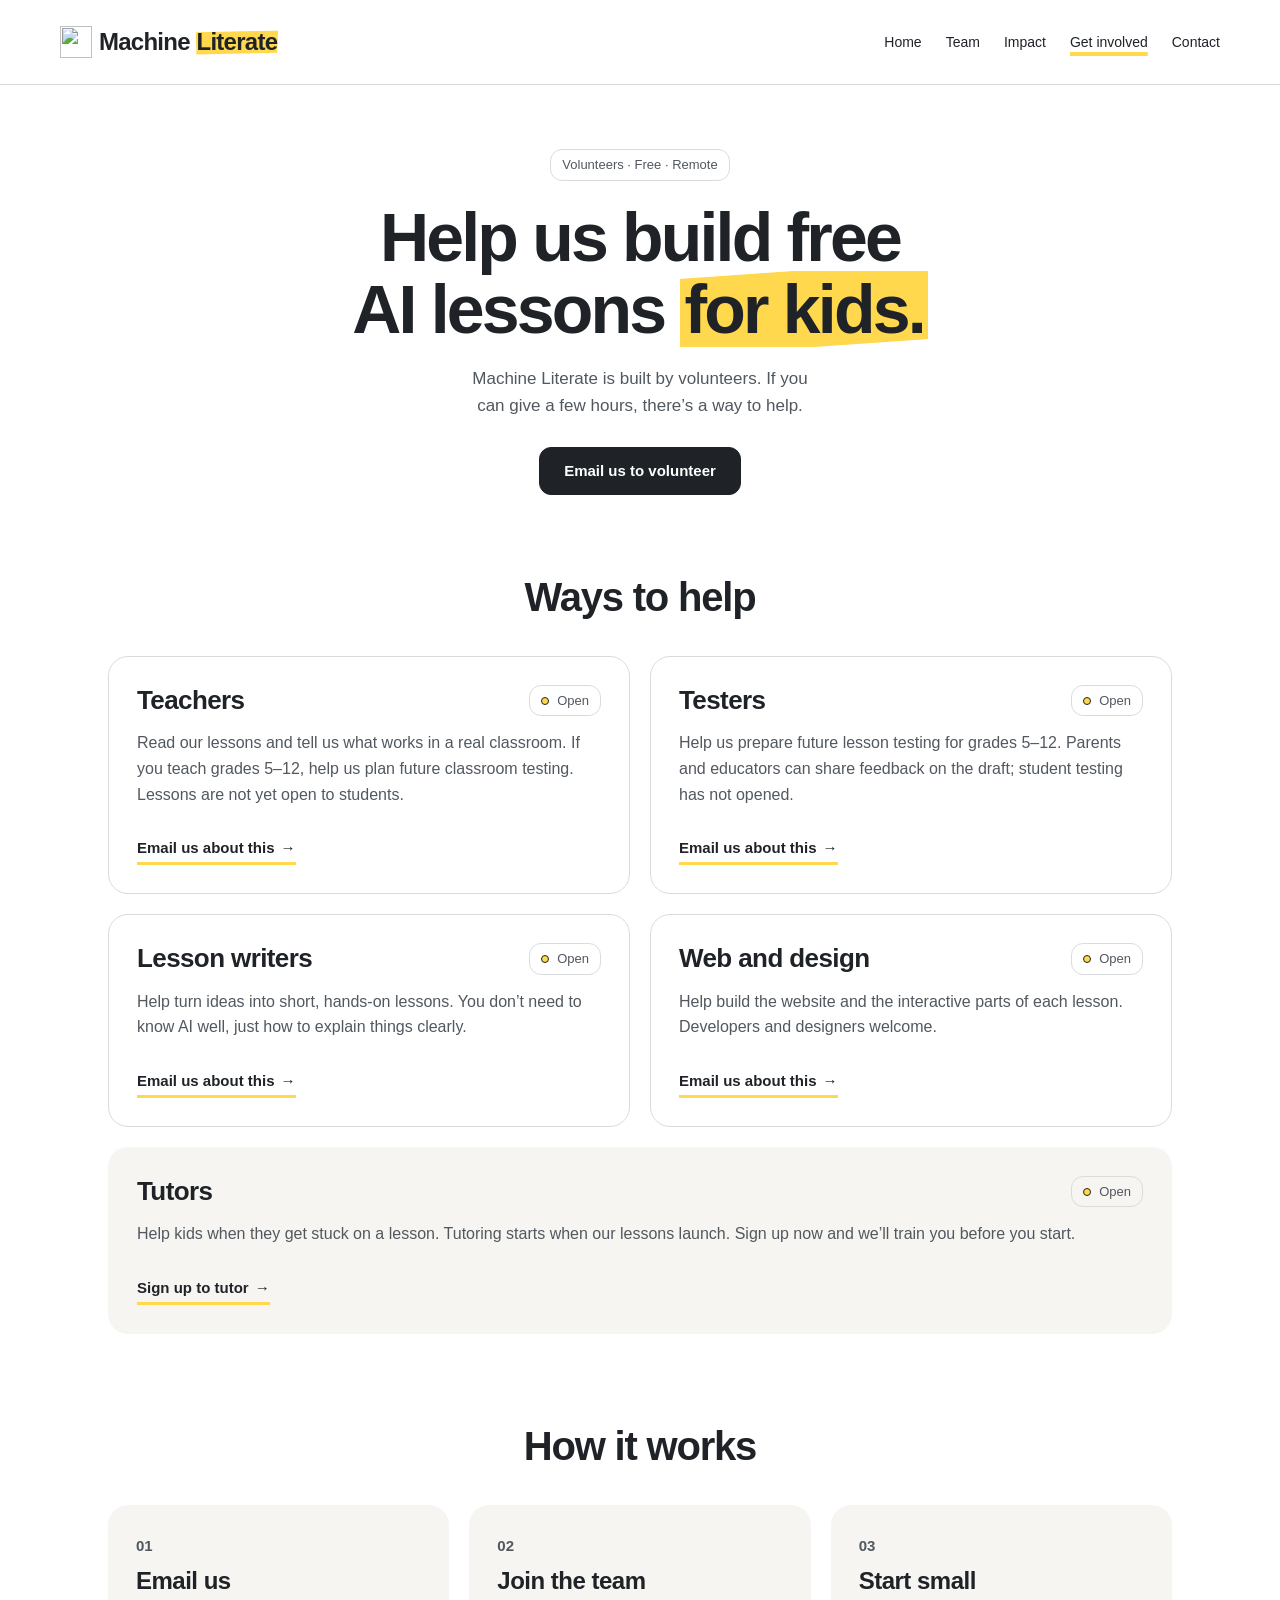
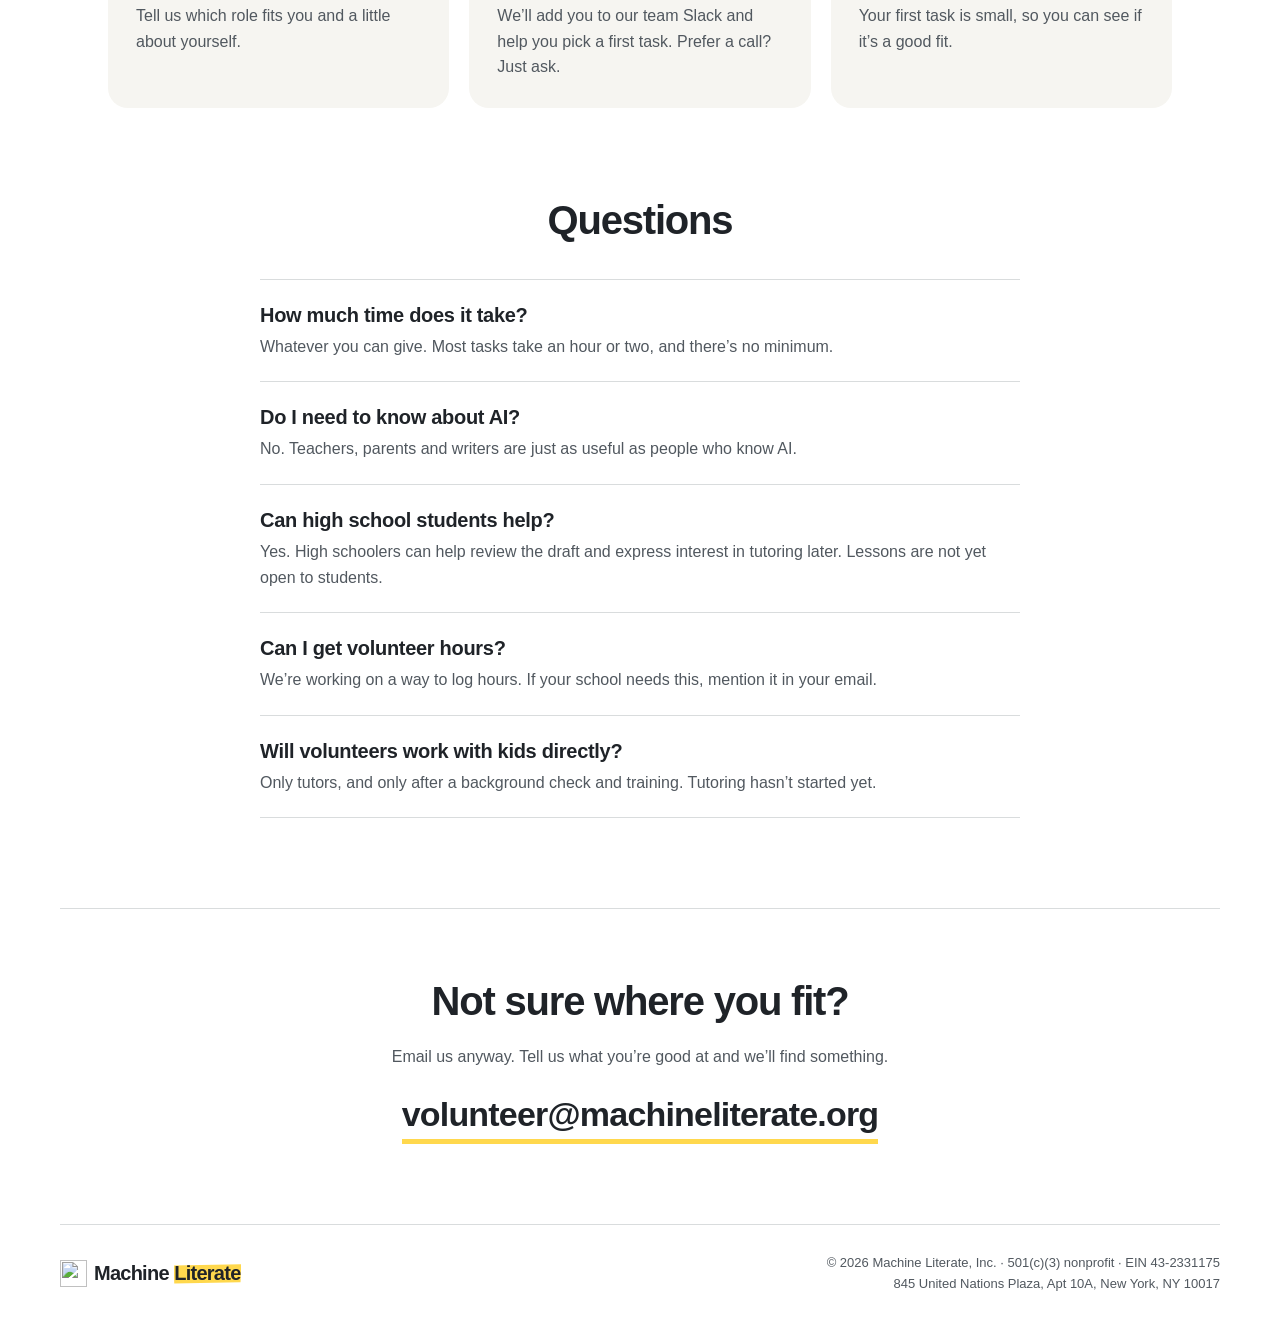
==== public/get-involved.html @ bdea2896 "Add legal name, EIN and mailing address to site footer" ====
<!DOCTYPE html>
<html lang="en"><head><meta charset="utf-8"/>
<meta content="https://machineliterate.org/get-involved" property="og:url"/>
<meta content="summary_large_image" name="twitter:card"/><meta content="width=device-width,initial-scale=1" name="viewport"/><link href="https://machineliterate.org/get-involved" rel="canonical"/><title>Get involved · Machine Literate</title><meta content="Help build free AI lessons for kids in grades 5–12. We’re looking for teachers, testers, writers and web volunteers." name="description"/><meta content="Get involved · Machine Literate" property="og:title"/><meta content="Help build free AI lessons for kids in grades 5–12. We’re looking for teachers, testers, writers and web volunteers." property="og:description"/><meta content="https://machineliterate.org/assets/og-card.png" property="og:image"/><link href="assets/favicon.svg" rel="icon" type="image/svg+xml"/><link href="assets/apple-touch-icon.png" rel="apple-touch-icon"/><link href="styles.css" rel="stylesheet"/><script src="assets/nav.js" defer></script>
<script>
  window.va = window.va || function () { (window.vaq = window.vaq || []).push(arguments); };
</script>
<script defer src="/_vercel/insights/script.js"></script>
</head><body><a class="skip-link" href="#main">Skip to content</a><header class="site-header"><div class="header-inner"><a class="wordmark home-link" href="/" aria-label="Machine Literate home"><img alt="" height="32" src="assets/mark.svg" width="32"/><span>Machine <mark>Literate</mark></span></a><button class="nav-toggle" type="button" aria-expanded="false" aria-controls="main-nav" hidden>Menu <span aria-hidden="true">☰</span></button><nav id="main-nav" class="site-nav" aria-label="Main"><a class="contact-link" href="/">Home</a><a class="contact-link" href="/team">Team</a><a class="contact-link" href="/impact">Impact</a><a class="contact-link" aria-current="page" href="/get-involved">Get involved</a><a class="contact-link" href="/#contact">Contact</a></nav></div></header><main id="main" tabindex="-1"><section aria-labelledby="gi-title" class="gi-hero wrap"><p class="status-pill">Volunteers · Free · Remote</p><h1 id="gi-title">Help us build free AI lessons <mark class="nb">for kids.</mark></h1><p class="hero-sub">Machine Literate is built by volunteers. If you can give a few hours, there’s a way to help.</p><div class="hero-ctas"><a class="btn btn-dark" href="mailto:volunteer@machineliterate.org?subject=I%20want%20to%20volunteer">Email us to volunteer</a></div></section><section aria-labelledby="roles-title" class="roles-section wrap"><h2 id="roles-title">Ways to help</h2><div class="roles"><article class="role"><div class="role-top"><h3>Teachers</h3><span class="status-pill"><i aria-hidden="true"></i>Open</span></div><p>Read our lessons and tell us what works in a real classroom. If you teach grades 5–12, help us plan future classroom testing. Lessons are not yet open to students.</p><a class="role-link" aria-label="Email us about volunteering: teachers" href="mailto:volunteer@machineliterate.org?subject=Volunteering%3A%20teacher">Email us about this <span aria-hidden="true">→</span></a></article><article class="role"><div class="role-top"><h3>Testers</h3><span class="status-pill"><i aria-hidden="true"></i>Open</span></div><p>Help us prepare future lesson testing for grades 5–12. Parents and educators can share feedback on the draft; student testing has not opened.</p><a class="role-link" aria-label="Email us about volunteering: testers" href="mailto:volunteer@machineliterate.org?subject=Volunteering%3A%20tester">Email us about this <span aria-hidden="true">→</span></a></article><article class="role"><div class="role-top"><h3>Lesson writers</h3><span class="status-pill"><i aria-hidden="true"></i>Open</span></div><p>Help turn ideas into short, <span class="nowrap">hands-on</span> lessons. You don’t need to know AI well, just how to explain things clearly.</p><a class="role-link" aria-label="Email us about volunteering: lesson writers" href="mailto:volunteer@machineliterate.org?subject=Volunteering%3A%20lesson%20writer">Email us about this <span aria-hidden="true">→</span></a></article><article class="role"><div class="role-top"><h3>Web and design</h3><span class="status-pill"><i aria-hidden="true"></i>Open</span></div><p>Help build the website and the interactive parts of each lesson. Developers and designers welcome.</p><a class="role-link" aria-label="Email us about volunteering: web and design" href="mailto:volunteer@machineliterate.org?subject=Volunteering%3A%20web%20and%20design">Email us about this <span aria-hidden="true">→</span></a></article><article class="role role-wide"><div class="role-top"><h3>Tutors</h3><span class="status-pill"><i aria-hidden="true"></i>Open</span></div><p>Help kids when they get stuck on a lesson. Tutoring starts when our lessons launch. Sign up now and we’ll train you before you start.</p><a class="role-link" aria-label="Email us about volunteering: tutors" href="mailto:volunteer@machineliterate.org?subject=Volunteering%3A%20tutor">Sign up to tutor <span aria-hidden="true">→</span></a></article></div></section><section aria-labelledby="steps-title" class="steps-section wrap"><h2 id="steps-title">How it works</h2><ol class="steps"><li><span class="step-n">01</span><h3>Email us</h3><p>Tell us which role fits you and a little about yourself.</p></li><li><span class="step-n">02</span><h3>Join the team</h3><p>We’ll add you to our team Slack and help you pick a first task. Prefer a call? Just ask.</p></li><li><span class="step-n">03</span><h3>Start small</h3><p>Your first task is small, so you can see if it’s a good fit.</p></li></ol></section><section aria-labelledby="faq-title" class="faq-section wrap"><h2 id="faq-title">Questions</h2><dl class="faq"><div class="faq-item"><dt>How much time does it take?</dt><dd>Whatever you can give. Most tasks take an hour or two, and there’s no minimum.</dd></div><div class="faq-item"><dt>Do I need to know about AI?</dt><dd>No. Teachers, parents and writers are just as useful as people who know AI.</dd></div><div class="faq-item"><dt>Can high school students help?</dt><dd>Yes. High schoolers can help review the draft and express interest in tutoring later. Lessons are not yet open to students.</dd></div><div class="faq-item"><dt>Can I get volunteer hours?</dt><dd>We’re working on a way to log hours. If your school needs this, mention it in your email.</dd></div><div class="faq-item"><dt>Will volunteers work with kids directly?</dt><dd>Only tutors, and only after a background check and training. Tutoring hasn’t started yet.</dd></div></dl></section><section aria-labelledby="contact-title" class="contact wrap" id="contact"><div class="contact-copy"><h2 id="contact-title">Not sure where you fit?</h2><p>Email us anyway. Tell us what you’re good at and we’ll find something.</p><a class="contact-email" href="mailto:volunteer@machineliterate.org">volunteer@machineliterate.org</a></div></section></main><footer class="site-footer wrap"><span class="wordmark"><img alt="" height="32" src="assets/mark.svg" width="32"/><span>Machine <mark>Literate</mark></span></span><div class="footer-legal"><p><span>© 2026 Machine Literate, Inc.</span><span class="sep" aria-hidden="true"> · </span><span>501(c)(3) nonprofit</span><span class="sep" aria-hidden="true"> · </span><span>EIN 43-2331175</span></p><address><span>845 United Nations Plaza, Apt 10A,</span> <span>New York, NY 10017</span></address></div></footer></body></html>
---- public/styles.css ----
@font-face{font-family:'Bricolage Grotesque';src:url('assets/bricolagegrotesque.ttf') format('truetype');font-weight:200 800;font-display:swap}@font-face{font-family:Inter;src:url('assets/inter.ttf') format('truetype');font-weight:100 900;font-display:swap}
:root{--paper:#fff;--ink:#1f2328;--pencil:#51585f;--margin:#f6f5f1;--highlight:#ffd84d;--rule:#d9dcdd;--head:'Bricolage Grotesque',sans-serif;--text:Inter,sans-serif}*{box-sizing:border-box}html{scroll-padding-top:90px}body{margin:0;background:var(--paper);color:var(--ink);font:16px/1.6 var(--text)}h1,h2,h3,p,figure,ol,dl,dd{margin:0}h1,h2,h3{font-family:var(--head);font-weight:600;line-height:1.12;text-wrap:balance}h2{font-size:40px;letter-spacing:-1.2px}p{color:var(--pencil);text-wrap:pretty}a{color:inherit;text-underline-offset:5px}button{font:500 14px/1.4 var(--text);color:var(--ink);cursor:pointer}button:disabled{cursor:default}:focus-visible{outline:3px solid var(--ink);outline-offset:5px}[hidden]{display:none!important}.wrap,.header-inner{width:min(1160px,calc(100% - 80px));margin-inline:auto}.nowrap{white-space:nowrap}mark{color:var(--ink);background:var(--highlight);padding:0 .035em;box-decoration-break:clone;-webkit-box-decoration-break:clone;clip-path:polygon(0 15%,100% 9%,99% 91%,1% 97%)}.wordmark{display:inline-flex;gap:7px;align-items:center;font:600 24px/1.15 var(--head);letter-spacing:-.75px;white-space:nowrap}.wordmark img{flex:none}.site-header{border-bottom:1px solid var(--rule);background:white}.header-inner{height:84px;display:flex;align-items:center;justify-content:space-between;gap:18px}.contact-link{font-size:14px;font-weight:500;padding:12px 0;min-height:44px;display:inline-flex;align-items:center;text-decoration:none}.skip-link{position:fixed;z-index:30;left:16px;top:12px;padding:10px;background:white;transform:translateY(-180%)}.skip-link:focus{transform:none}.status-pill{display:inline-flex;align-items:center;gap:8px;padding:5px 11px;border-radius:12px;border:1px solid var(--rule);font-size:13px;font-weight:500;line-height:1.5;color:var(--pencil);white-space:nowrap}
.hero{padding:40px 0 0}.hero-copy{max-width:760px;margin:auto;text-align:center}.hero h1{font-size:80px;letter-spacing:-3.5px;line-height:1.06;margin:20px 0}.hero-sub{font-size:17px;line-height:1.6;max-width:620px;margin:auto;text-wrap:balance}.demo-band{position:relative;background:var(--margin);border-radius:28px;margin-top:100px;padding:0 48px 32px}.card-row{position:relative;max-width:600px;margin:auto;top:-60px;margin-bottom:-60px}.lesson-frame{padding:24px 28px;border:1px solid var(--rule);border-radius:20px;background:white;box-shadow:0 1px 2px #1f232808}.lesson-meta{font-size:12.5px;color:var(--pencil);margin-bottom:10px}.lesson-progress{height:4px;background:var(--margin);border-radius:12px;margin-bottom:18px}.lesson-progress span{display:block;background:var(--ink);width:50%;height:100%;border-radius:12px}#demo-prompt{font:600 24px/1.3 var(--head);color:var(--ink)}.shape-choices{display:grid;grid-template-columns:repeat(3,minmax(0,1fr));gap:10px;margin:20px 0}.shape-choice{border:1px solid var(--rule);border-radius:12px;background:var(--paper);padding:13px 5px;display:flex;flex-direction:column;align-items:center;gap:10px;min-width:0}.shape-choice svg{width:40px;height:40px}.shape-choice span{font-size:12.5px;line-height:1.4;text-align:center}.shape-choice[aria-pressed=true]{border-color:var(--ink);background:var(--highlight)}.shape-choice:hover:not(:disabled){border-color:var(--ink)}.demo-actions{display:none;gap:12px;flex-wrap:wrap}.js .demo-actions{display:flex}.js .static-answer{display:none}.demo-actions button{border:1px solid var(--ink);background:var(--ink);color:white;border-radius:12px;padding:11px 23px;min-height:44px}#check-answer:disabled{background:var(--margin);color:var(--pencil);border-color:var(--rule)}#demo-feedback:not(:empty),.static-answer{font-size:14px;margin-top:16px}.robot{display:block;width:100%;height:auto}.hero-robot{position:absolute;width:150px;left:calc(100% + 24px);bottom:24px}.blink-eyes{transform-box:fill-box;transform-origin:center;animation:blink 5.6s infinite}.robot-wave .blink-eyes{animation-delay:1.8s}@keyframes blink{0%,43%,47%,100%{transform:scaleY(1)}45%{transform:scaleY(.1)}}.margin-notes{list-style:none;padding:0;display:grid;grid-template-columns:repeat(4,minmax(0,1fr));gap:30px;margin:30px 0 24px}.note-number{font:600 15px/1.4 var(--head);display:block;margin-bottom:9px}.note h3{font-size:21px;letter-spacing:-.4px;text-wrap:pretty}.note p{font-size:14px;line-height:1.55;margin-top:8px}.demo-band>figcaption{text-align:center;font-size:13px;color:var(--pencil)}.section-intro{text-align:center;border-top:1px solid var(--rule);margin-top:28px;padding-top:27px}.section-intro h2{font-size:32px;letter-spacing:-.8px}.section-intro mark{background:none;clip-path:none;padding:0}.section-intro p{font-size:15px;margin-top:12px}
.statements{max-width:960px;padding:100px 0 90px}#statements-title{font-size:19px;text-align:center;color:var(--ink);margin-bottom:36px}.statement{display:grid;grid-template-columns:150px 72px minmax(0,1fr);gap:28px;align-items:center;padding:34px 0;border-top:1px solid var(--rule)}.statement:last-child{border-bottom:1px solid var(--rule)}.statement-index{font:600 30px/1.1 var(--head);letter-spacing:-1px;align-self:start;margin-top:3px}.statement h3{font-size:37px;letter-spacing:-1.1px;text-wrap:pretty}.statement p{margin-top:15px;font-size:16px}.statement-art{display:flex;flex-direction:column;gap:18px}.teaching-object{width:132px;text-align:center;font-size:13px;color:var(--pencil);line-height:1.4}.teaching-object svg{width:100%;height:auto;display:block;margin-bottom:7px;fill:var(--paper);stroke:var(--ink);stroke-width:2;stroke-linecap:round;stroke-linejoin:round}.teaching-object .yellow{fill:var(--highlight);stroke:none}.teaching-object .ink-fill{fill:var(--ink);stroke:none}.teaching-object .pencil-line{stroke:var(--pencil)}.teaching-object>span{display:block;white-space:nowrap}.audiences{max-width:960px;display:grid;grid-template-columns:1fr 1fr;gap:64px;padding:0 0 90px;text-align:center}.audience+.audience{border-left:1px solid var(--rule);padding-left:64px}.grade{font:600 100px/1 var(--head);letter-spacing:-3px;color:var(--ink);white-space:nowrap;margin-bottom:22px}.audience-title{display:flex;flex-direction:column;align-items:center;gap:14px;margin-bottom:20px}.audience-title h3{font-size:30px;letter-spacing:-.8px}.audience>p:last-child{font-size:16px}.status-section{max-width:1064px;padding:0 0 90px;text-align:center}.status-list{display:grid;grid-template-columns:repeat(4,minmax(0,1fr));margin-top:42px}.status-list>div{position:relative;padding:32px 10px 0}.status-list>div:before{content:'';position:absolute;left:0;right:0;top:7px;border-top:1px solid var(--rule)}.status-list>div:first-child:before{left:50%}.status-list>div:last-child:before{right:50%}.status-list>div:after{content:'';position:absolute;width:15px;height:15px;border:2px solid var(--ink);background:var(--ink);border-radius:50%;top:0;left:calc(50% - 7.5px)}.status-list>div:last-child:after{background:white}.status-list dt{font-weight:500;font-size:16px;margin-bottom:12px}.status-list dd{display:inline-flex}.status-list i{display:none}.contact{border-top:1px solid var(--rule);padding:70px 0 80px;text-align:center}.contact-copy{max-width:650px;margin:auto}.contact p{max-width:520px;margin:20px auto 0}.hello-robot{width:112px;margin:24px auto}.contact-email{font:600 34px/1.3 var(--head);letter-spacing:-.8px;text-decoration:none;border-bottom:5px solid var(--highlight);padding-bottom:3px}.site-footer{border-top:1px solid var(--rule);padding:28px 0 32px;display:flex;justify-content:space-between;align-items:center;gap:20px}.site-footer p{font-size:13px}.site-footer .wordmark{font-size:20px}.site-footer img{width:27px;height:27px}
@media(max-width:1100px){.hero-robot{width:112px;left:calc(100% + 12px)}.demo-band{padding-inline:32px}.card-row{max-width:550px}.statement{grid-template-columns:125px 65px 1fr;gap:20px}.teaching-object{width:115px}.statement h3{font-size:34px}.audiences{gap:40px}.audience+.audience{padding-left:40px}}
@media(max-width:900px){.wrap,.header-inner{width:calc(100% - 48px)}.hero h1{font-size:68px}.hero-robot{display:none}.demo-band{padding-inline:28px}.card-row{max-width:560px}.margin-notes{grid-template-columns:1fr 1fr;gap:24px 32px}.statement{grid-template-columns:110px 55px 1fr;gap:18px}.statement h3{font-size:30px}.statements{padding-top:76px;padding-bottom:72px}.teaching-object{width:100px}.audiences{padding-bottom:72px}.status-list dt{font-size:14px}.status-section{padding-bottom:72px}}
@media(max-width:560px){.wrap,.header-inner{width:calc(100% - 32px)}.header-inner{height:68px;gap:8px}.wordmark{font-size:20px;letter-spacing:-.65px;gap:5px}.wordmark img{width:27px;height:27px}.contact-link{font-size:13px}.hero{padding-top:27px}.hero h1{font-size:52px;line-height:1.05;letter-spacing:-2px;max-width:350px;margin:18px auto}.hero-sub{font-size:15px;line-height:1.6;text-wrap:pretty}.hero .status-pill{font-size:12.5px;padding-inline:8px}.demo-band{margin-top:72px;padding:0 12px 24px;border-radius:20px}.card-row{top:-44px;margin-bottom:-44px}.lesson-frame{padding:20px 16px;border-radius:16px}#demo-prompt{font-size:22px;line-height:1.3}.shape-choices{gap:7px;margin:19px 0}.shape-choice{padding:12px 3px;gap:9px}.shape-choice svg{width:36px;height:36px}.shape-choice span{font-size:12.5px}.margin-notes{gap:24px 20px;margin:26px 4px}.note h3{font-size:20px}.note p{font-size:13px;margin-top:7px}.note-number{font-size:14px;margin-bottom:7px}.demo-band>figcaption{max-width:280px;margin:auto;line-height:1.5}.section-intro{margin-top:24px;padding-top:24px}.section-intro h2{font-size:29px}.section-intro p{font-size:14px;margin-top:13px}.statements{padding-top:64px;padding-bottom:60px}#statements-title{font-size:17px;max-width:300px;margin:0 auto 26px;text-wrap:balance}.statement{grid-template-columns:1fr 1fr;gap:18px;padding:26px 0 30px}.statement-art{grid-column:2;grid-row:1;flex-direction:row;gap:13px;justify-content:flex-end}.statement-index{grid-column:1;grid-row:1;font-size:32px;align-self:center;margin:0}.statement>div:last-child{grid-column:1/-1}.teaching-object{width:85px;flex-shrink:0}.statement:first-of-type .teaching-object{width:76px}.teaching-object svg{height:38px;object-fit:contain}.teaching-object>span{font-size:13px}.statement h3{font-size:31px;letter-spacing:-.8px}.statement p{font-size:14px;line-height:1.65;margin-top:14px}.audiences{grid-template-columns:1fr;gap:32px;padding:0 16px 60px;max-width:400px}.audience+.audience{padding:32px 0 0;border-left:0;border-top:1px solid var(--rule)}.grade{font-size:88px;margin-bottom:18px}.audience-title{gap:12px;margin-bottom:18px}.audience-title h3{font-size:29px}.audience>p:last-child{font-size:14px}.status-section{padding-bottom:60px}.status-section h2,.contact h2{font-size:34px;letter-spacing:-1px}.status-list{grid-template-columns:1fr;margin-top:30px;text-align:left;max-width:320px;margin-inline:auto}.status-list>div{display:flex;align-items:center;justify-content:space-between;gap:12px;padding:0 0 28px 30px}.status-list>div:before,.status-list>div:first-child:before,.status-list>div:last-child:before{left:7px;right:auto;top:10px;bottom:0;border-top:0;border-left:1px solid var(--rule)}.status-list>div:last-child:before{display:none}.status-list>div:after{left:0;top:9px}.status-list>div:last-child{padding-bottom:0}.status-list dt{font-size:14px;margin:0}.status-list dd{font-size:12.5px;padding-inline:8px}.contact{padding:50px 0 60px}.contact p{font-size:15px;margin-top:18px;max-width:320px}.hello-robot{width:96px;margin:22px auto}.contact-email{font-size:clamp(20px,5.7vw,30px);letter-spacing:-.5px}.site-footer{flex-direction:column;align-items:center;padding:26px 0;gap:16px}}
@media(max-width:350px){.wordmark{font-size:18px}.wordmark img{width:24px;height:24px}.hero h1{font-size:46px}.hero-sub{font-size:14px}.hero .status-pill{letter-spacing:-.25px;padding-inline:5px}.demo-band{padding-inline:8px}.lesson-frame{padding:18px 12px}#demo-prompt{font-size:20px}.shape-choice svg{width:33px;height:33px}.margin-notes{gap:22px 14px}.note h3{font-size:19px}.section-intro h2{font-size:27px}.statement:first-of-type .teaching-object{width:68px}.statement-art{gap:10px}.statement h3{font-size:29px}.status-list>div{padding-left:25px;gap:8px}.status-list dd{padding-inline:6px}}
@media(prefers-reduced-motion:reduce){*,*:before,*:after{animation:none!important;transition:none!important;scroll-behavior:auto!important}}

/* wrapped highlight: per-line marker shape instead of one clip over the whole box */
.hero h1 mark{clip-path:none;background:linear-gradient(176deg,transparent 0 8%,var(--highlight) 9% 91%,transparent 92%);padding:0 .06em}

.hero h1 mark.nb{white-space:nowrap}
@media(max-width:380px){.hero h1{font-size:40px;letter-spacing:-1.5px}}

/* nav + buttons */
.site-nav{display:flex;gap:28px;align-items:center}
.site-nav a[aria-current=page]{text-decoration:underline;text-decoration-color:var(--highlight);text-decoration-thickness:4px}
.home-link{text-decoration:none}
.btn{display:inline-flex;align-items:center;justify-content:center;min-height:48px;padding:12px 24px;border-radius:12px;font:600 15px/1.3 var(--text);text-decoration:none;border:1px solid var(--ink);white-space:nowrap}
.btn-dark{background:var(--ink);color:#fff}
.btn-light{background:#fff;color:var(--ink)}
.btn-dark:hover{background:#000}.btn-light:hover{background:var(--highlight)}
.hero-ctas{display:flex;gap:12px;justify-content:center;flex-wrap:wrap;margin-top:28px}
.cta-note{font-size:13px;margin-top:12px}
.help-band{max-width:960px;display:flex;align-items:center;justify-content:space-between;gap:32px;background:var(--margin);border-radius:24px;padding:40px 48px;margin-bottom:90px}
.help-band h2{font-size:32px;letter-spacing:-.9px}.help-band p{margin-top:8px}
/* get involved */
.gi-hero{max-width:800px;text-align:center;padding:64px 0 80px}
.gi-hero h1{font-size:68px;letter-spacing:-2.8px;line-height:1.06;margin:20px 0}
.gi-hero h1 mark{clip-path:none;background:linear-gradient(176deg,transparent 0 8%,var(--highlight) 9% 91%,transparent 92%);padding:0 .06em;white-space:nowrap}
.roles-section,.steps-section,.faq-section{max-width:1064px;padding-bottom:90px}
.roles-section h2,.steps-section h2,.faq-section h2{text-align:center;margin-bottom:36px}
.roles{display:grid;grid-template-columns:repeat(auto-fit,minmax(300px,1fr));gap:20px}
.role{border:1px solid var(--rule);border-radius:20px;padding:28px;display:flex;flex-direction:column;gap:14px;background:#fff}
.role-top{display:flex;justify-content:space-between;align-items:center;gap:12px;flex-wrap:wrap}
.role h3{font-size:26px;letter-spacing:-.6px}
.role p{flex:1}
.role-link{font-weight:600;font-size:15px;text-decoration:none;align-self:flex-start;border-bottom:3px solid var(--highlight);padding:6px 0 2px;min-height:44px;display:inline-flex;align-items:flex-end}
.role .status-pill i{width:8px;height:8px;border-radius:50%;background:var(--highlight);border:1px solid var(--ink)}
.role .status-pill.not-yet i{background:#fff}
.steps{list-style:none;padding:0;margin:0;display:grid;grid-template-columns:repeat(3,1fr);gap:20px;counter-reset:none}
.steps li{background:var(--margin);border-radius:20px;padding:28px}
.step-n{font:600 15px var(--head);color:var(--pencil)}
.steps h3{font-size:24px;letter-spacing:-.5px;margin:10px 0 8px}
.faq-section{max-width:760px}
.faq{border-top:1px solid var(--rule)}
.faq-item{border-bottom:1px solid var(--rule);padding:22px 0}
.faq dt{font:600 20px/1.3 var(--head);letter-spacing:-.3px}
.faq dd{color:var(--pencil);margin-top:6px}
@media(max-width:900px){.steps{grid-template-columns:1fr}.gi-hero h1{font-size:56px}.help-band{flex-direction:column;align-items:flex-start;padding:32px}}
@media(max-width:560px){.site-nav{gap:16px}.gi-hero{padding:36px 0 56px}.gi-hero h1{font-size:42px;letter-spacing:-1.6px;margin:16px auto}
 .roles{grid-template-columns:1fr}.role{padding:22px}.roles-section,.steps-section,.faq-section{padding-bottom:64px}.roles-section h2,.steps-section h2,.faq-section h2{font-size:32px;margin-bottom:24px}
 .hero-ctas{flex-direction:column;align-items:stretch;max-width:340px;margin-inline:auto}.help-band{padding:26px 22px;margin-bottom:64px}.help-band h2{font-size:26px}.help-band .btn{width:100%}}
@media(max-width:380px){.site-nav{gap:12px}.site-nav .contact-link{font-size:12.5px}.gi-hero h1{font-size:36px}}
.home-link{min-height:44px}
.roles{grid-template-columns:repeat(2,1fr)}.role-wide{grid-column:1/-1;background:var(--margin);border-color:transparent}
.gi-hero .hero-sub{text-wrap:balance}.contact .contact-email{display:inline-block;margin-top:22px}
@media(max-width:560px){.roles{grid-template-columns:1fr}}
.home-link{display:inline-flex;align-items:center}
.role p,.hero-sub{text-wrap:pretty}.role-link span{margin-left:6px}

/* waitlist */
.sr-only{position:absolute;width:1px;height:1px;overflow:hidden;clip:rect(0 0 0 0);white-space:nowrap}
.waitlist{max-width:520px;margin:30px auto 0;text-align:center}
.wl-role{border:0;padding:0;margin:0 0 12px;display:flex;justify-content:center;align-items:center;gap:8px;flex-wrap:wrap}
.wl-role legend{float:left;font:600 14px var(--text);color:var(--pencil);margin-right:4px}
.wl-role label{position:relative;display:inline-flex;align-items:center;min-height:40px;padding:0 16px;border:1px solid var(--rule);border-radius:999px;font:500 14px var(--text);cursor:pointer;background:#fff}
.wl-role input{position:absolute;opacity:0;inset:0;cursor:pointer;margin:0}
.wl-role label:has(input:checked){background:var(--ink);border-color:var(--ink);color:#fff}
.wl-role label:has(input:focus-visible){outline:3px solid var(--highlight);outline-offset:2px}
.wl-row{display:flex;gap:8px;padding:6px;border:1px solid var(--ink);border-radius:16px;background:#fff}
.wl-row input{flex:1;min-width:0;border:0;background:transparent;font:400 16px var(--text);padding:0 12px;color:var(--ink)}
.wl-row input:focus{outline:none}.wl-row:focus-within{box-shadow:0 0 0 3px var(--highlight)}
.wl-error .wl-row{border-color:#b42318}
.wl-msg{min-height:0;margin:8px 0 0;font-size:14px;color:#b42318;font-weight:500}.wl-msg:empty{display:none}
.wl-hp{position:absolute;left:-9999px;width:1px;height:1px;overflow:hidden}
.waitlist .cta-note{margin-top:12px;color:var(--pencil)}
.wl-success{background:var(--margin);border-radius:16px;padding:20px 24px;font-size:16px;margin:0}
.wl-success strong{display:block;font:600 22px var(--head);letter-spacing:-.4px;margin-bottom:4px}
.wl-success:focus{outline:none}
.help-actions{display:flex;gap:10px;flex-wrap:wrap}
@media(max-width:560px){.wl-row{flex-direction:column;padding:8px}.wl-row input{min-height:44px}.wl-row .btn{width:100%}
 .wl-role legend{width:100%;float:none;margin:0 0 4px}.help-actions{width:100%;flex-direction:column}.help-actions .btn{width:100%}}

/* waitlist polish */
.waitlist{margin:32px auto 8px}
.wl-role{flex-direction:column;gap:10px;margin-bottom:18px}
.wl-role legend{float:none;width:100%;text-align:center;margin:0 0 10px;font-size:13px;letter-spacing:.2px}
.wl-chips{display:flex;gap:8px;justify-content:center}
.wl-role label{border-color:var(--ink);min-height:44px;padding:0 20px;font-weight:600}
.wl-role label:has(input:checked){background:var(--highlight);color:var(--ink);border-color:var(--ink)}
.wl-row{border-radius:14px}.wl-row .btn{border-radius:10px}
.waitlist .cta-note{margin-top:14px;font-size:13px;line-height:1.5}
@media(max-width:560px){
 .waitlist{margin-top:28px}
 .wl-chips{width:100%}.wl-role label{flex:1;justify-content:center;padding:0 10px}
 .wl-row{border:0;padding:0;background:transparent;gap:10px}.wl-row:focus-within{box-shadow:none}
 .wl-row input{border:1px solid var(--ink);border-radius:12px;min-height:52px;padding:0 16px;background:#fff}
 .wl-row input:focus{box-shadow:0 0 0 3px var(--highlight)}
 .wl-error .wl-row input{border-color:#b42318}
 .wl-row .btn{min-height:52px;border-radius:12px}
}
.wl-addr{white-space:nowrap;font-weight:600}@media(max-width:560px){.wl-addr{white-space:normal;word-break:break-all}}
.wl-age{border:0;padding:0;margin:0 0 18px}.wl-age[hidden]{display:none}.wl-age legend{width:100%;text-align:center;font:600 13px var(--text);color:var(--pencil);margin:0 0 10px}
.wl-age label{position:relative;display:inline-flex;align-items:center;justify-content:center;min-height:44px;padding:0 20px;border:1px solid var(--ink);border-radius:999px;font:600 14px var(--text);cursor:pointer;background:#fff}
.wl-age input{position:absolute;opacity:0;inset:0;margin:0;cursor:pointer}.wl-age label:has(input:checked){background:var(--highlight)}.wl-age label:has(input:focus-visible){outline:3px solid var(--highlight);outline-offset:2px}
@media(max-width:560px){.wl-age label{flex:1;padding:0 10px}.wl-role label{padding:0 6px;font-size:13.5px}}
.wl-age-error .wl-age legend{color:#b42318}

/* Shared responsive navigation: readable without JavaScript. */
.nav-toggle{min-height:44px;padding:8px 12px;border:1px solid var(--rule);border-radius:10px;background:var(--paper);align-items:center;gap:8px}
.site-nav a:hover{text-decoration:underline;text-decoration-thickness:2px}
@media(max-width:800px){
 .header-inner{height:auto;min-height:76px;flex-wrap:wrap;padding-block:14px;gap:10px}
 .site-nav{width:100%;display:flex;flex-direction:column;align-items:stretch;gap:0;border-top:1px solid var(--rule);padding-top:8px}
 .site-nav .contact-link{font-size:15px;min-height:48px;padding:10px 12px;border-radius:8px}
 .site-nav a[aria-current=page]{background:var(--margin)}
 .nav-ready .nav-toggle{display:inline-flex}
 .nav-ready.nav-mobile .site-nav:not(.is-open){display:none}
}
@media(min-width:801px){.nav-toggle{display:none}.site-nav{gap:24px}}
@media(max-width:560px){.header-inner{min-height:68px;padding-block:10px}.nav-toggle{padding-inline:10px}}
/* Team and Impact retain the site's editorial type, rules and marker accents. */
.section-label{font-size:13px;font-weight:600;letter-spacing:.02em;margin-bottom:16px}
.editorial-section{max-width:1064px;display:grid;grid-template-columns:1fr 1fr;gap:80px;padding-bottom:90px}
.editorial-intro>p:last-child{margin-top:22px;max-width:420px}
.editorial-list{border-top:1px solid var(--rule)}
.editorial-list>div{padding:22px 0;border-bottom:1px solid var(--rule)}
.editorial-list dt{font:600 24px/1.25 var(--head);letter-spacing:-.5px}
.editorial-list dd{color:var(--pencil);margin-top:10px}
.draft-note{max-width:1064px;padding:30px 0 34px;border-top:1px solid var(--rule);border-bottom:1px solid var(--rule);margin-bottom:80px;display:grid;grid-template-columns:1fr 1.4fr;gap:48px}
.draft-note h2{font-size:30px;letter-spacing:-.8px}
.course-section{max-width:1064px;padding-bottom:90px}
.section-heading{max-width:620px;margin-bottom:40px}.section-heading>p:last-child{margin-top:20px}
.course-grid{display:grid;grid-template-columns:1fr 1fr;gap:48px}
.course-grid article{border-top:1px solid var(--rule);padding-top:24px}
.course-grid h3{font-size:32px;letter-spacing:-.7px;margin-bottom:18px}
@media(max-width:800px){.editorial-section{gap:36px}.draft-note{gap:28px}.editorial-intro h2{font-size:34px}}
@media(max-width:560px){
 .gi-hero h1 mark{white-space:normal}
 .gi-hero .status-pill{white-space:normal}
 .editorial-section,.draft-note,.course-grid{grid-template-columns:1fr;gap:28px}
 .editorial-section,.course-section{padding-bottom:64px}.draft-note{margin-bottom:56px}
 .editorial-intro h2,.section-heading h2{font-size:32px;letter-spacing:-.8px}
 .editorial-list dt{font-size:23px}.section-heading{margin-bottom:30px}
}

/* footer legal info */
.footer-legal{text-align:right}.footer-legal p,.footer-legal address{font-size:13px;font-style:normal;line-height:1.6;margin:0}.footer-legal address{color:var(--pencil)}
.footer-legal span{white-space:nowrap}
@media(max-width:560px){.footer-legal{text-align:center}.footer-legal span{display:block}.footer-legal .sep{display:none}}
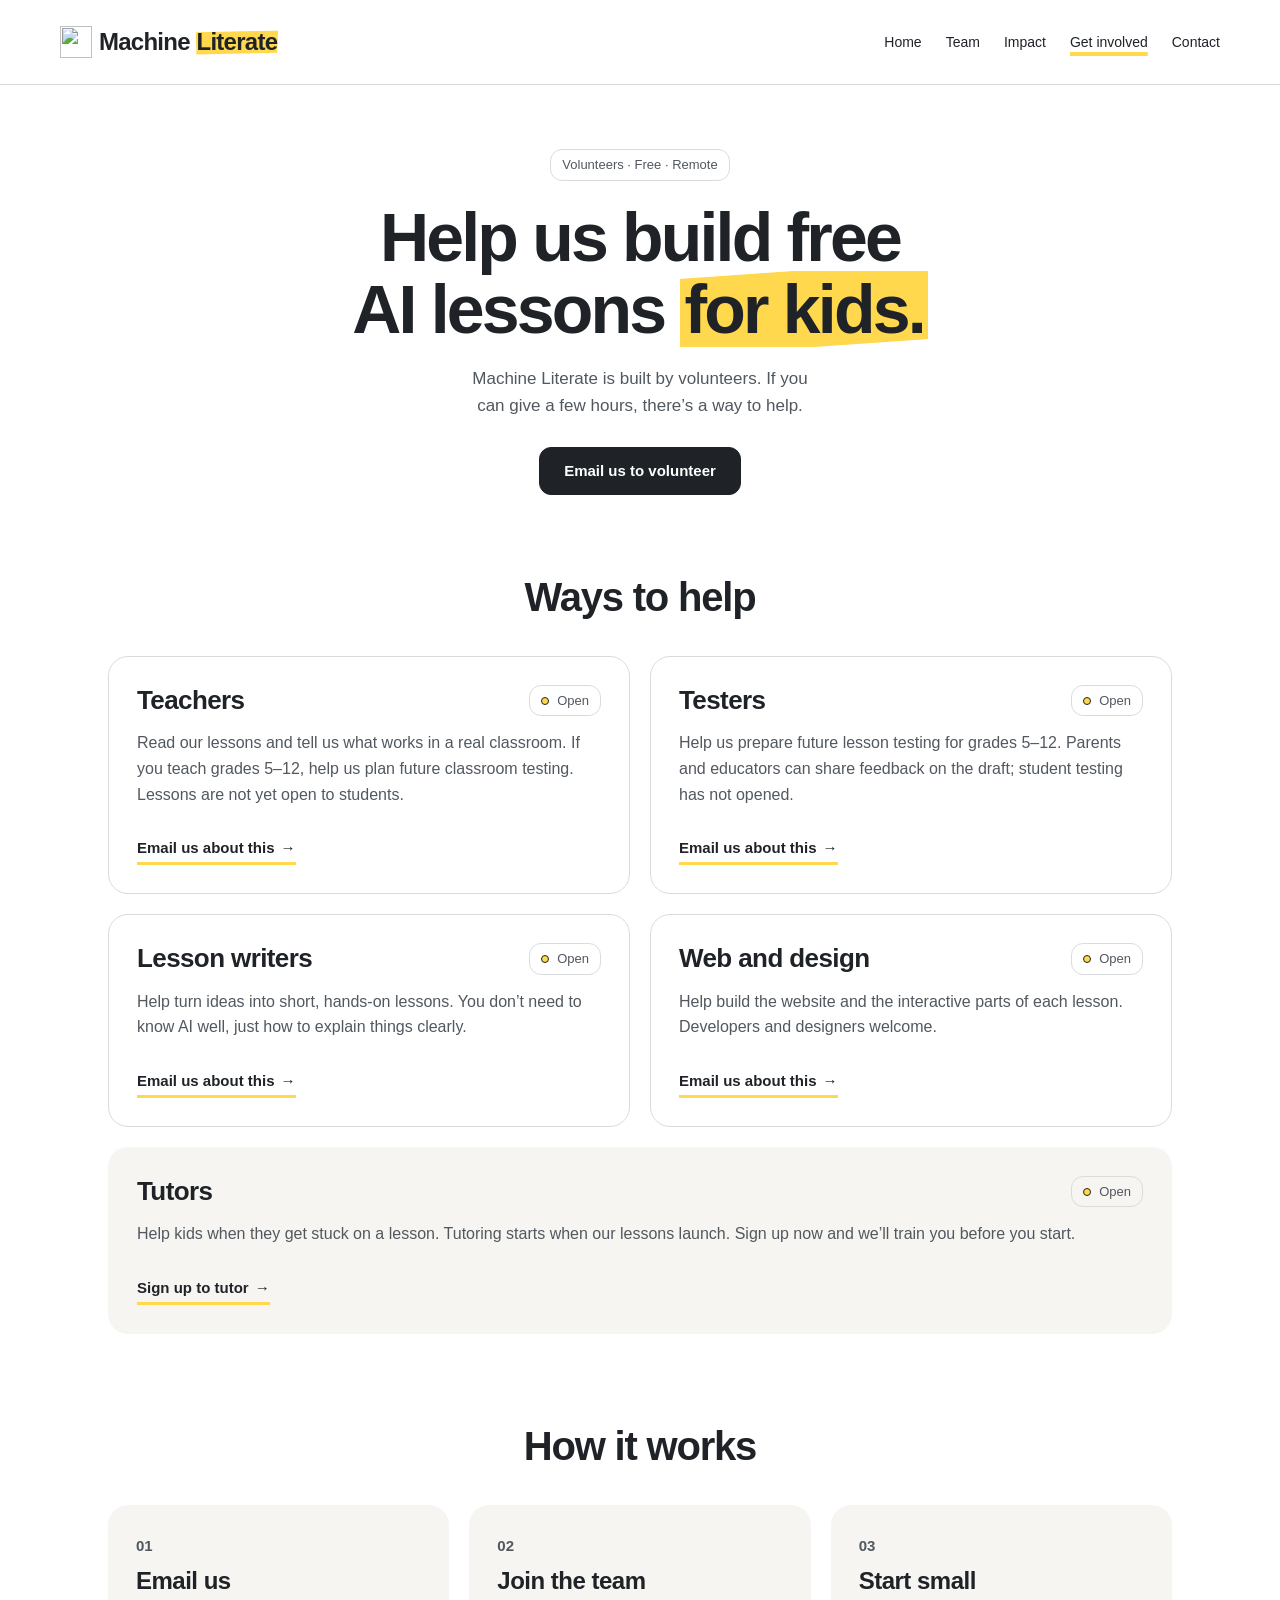
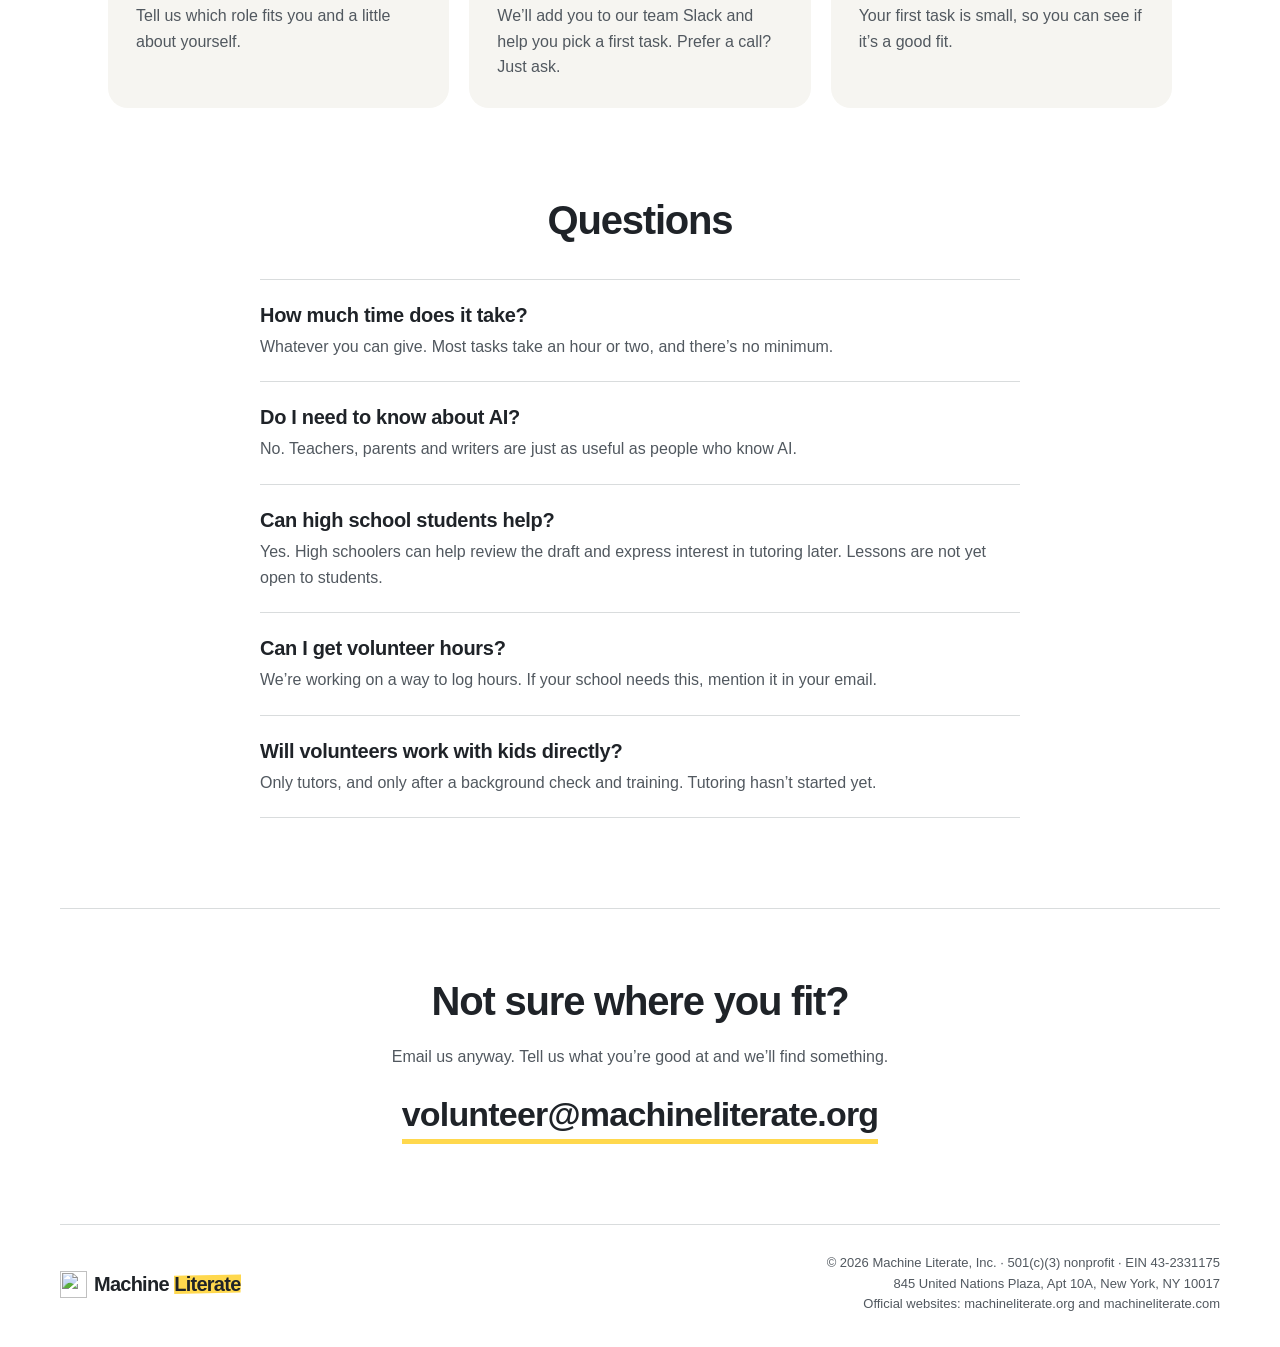
==== commit a1e78d2b: "Add mission statement and official-domains line to footer" ====
--- a/public/get-involved.html
+++ b/public/get-involved.html
@@ -6,4 +6,4 @@
   window.va = window.va || function () { (window.vaq = window.vaq || []).push(arguments); };
 </script>
 <script defer src="/_vercel/insights/script.js"></script>
-</head><body><a class="skip-link" href="#main">Skip to content</a><header class="site-header"><div class="header-inner"><a class="wordmark home-link" href="/" aria-label="Machine Literate home"><img alt="" height="32" src="assets/mark.svg" width="32"/><span>Machine <mark>Literate</mark></span></a><button class="nav-toggle" type="button" aria-expanded="false" aria-controls="main-nav" hidden>Menu <span aria-hidden="true">☰</span></button><nav id="main-nav" class="site-nav" aria-label="Main"><a class="contact-link" href="/">Home</a><a class="contact-link" href="/team">Team</a><a class="contact-link" href="/impact">Impact</a><a class="contact-link" aria-current="page" href="/get-involved">Get involved</a><a class="contact-link" href="/#contact">Contact</a></nav></div></header><main id="main" tabindex="-1"><section aria-labelledby="gi-title" class="gi-hero wrap"><p class="status-pill">Volunteers · Free · Remote</p><h1 id="gi-title">Help us build free AI lessons <mark class="nb">for kids.</mark></h1><p class="hero-sub">Machine Literate is built by volunteers. If you can give a few hours, there’s a way to help.</p><div class="hero-ctas"><a class="btn btn-dark" href="mailto:volunteer@machineliterate.org?subject=I%20want%20to%20volunteer">Email us to volunteer</a></div></section><section aria-labelledby="roles-title" class="roles-section wrap"><h2 id="roles-title">Ways to help</h2><div class="roles"><article class="role"><div class="role-top"><h3>Teachers</h3><span class="status-pill"><i aria-hidden="true"></i>Open</span></div><p>Read our lessons and tell us what works in a real classroom. If you teach grades 5–12, help us plan future classroom testing. Lessons are not yet open to students.</p><a class="role-link" aria-label="Email us about volunteering: teachers" href="mailto:volunteer@machineliterate.org?subject=Volunteering%3A%20teacher">Email us about this <span aria-hidden="true">→</span></a></article><article class="role"><div class="role-top"><h3>Testers</h3><span class="status-pill"><i aria-hidden="true"></i>Open</span></div><p>Help us prepare future lesson testing for grades 5–12. Parents and educators can share feedback on the draft; student testing has not opened.</p><a class="role-link" aria-label="Email us about volunteering: testers" href="mailto:volunteer@machineliterate.org?subject=Volunteering%3A%20tester">Email us about this <span aria-hidden="true">→</span></a></article><article class="role"><div class="role-top"><h3>Lesson writers</h3><span class="status-pill"><i aria-hidden="true"></i>Open</span></div><p>Help turn ideas into short, <span class="nowrap">hands-on</span> lessons. You don’t need to know AI well, just how to explain things clearly.</p><a class="role-link" aria-label="Email us about volunteering: lesson writers" href="mailto:volunteer@machineliterate.org?subject=Volunteering%3A%20lesson%20writer">Email us about this <span aria-hidden="true">→</span></a></article><article class="role"><div class="role-top"><h3>Web and design</h3><span class="status-pill"><i aria-hidden="true"></i>Open</span></div><p>Help build the website and the interactive parts of each lesson. Developers and designers welcome.</p><a class="role-link" aria-label="Email us about volunteering: web and design" href="mailto:volunteer@machineliterate.org?subject=Volunteering%3A%20web%20and%20design">Email us about this <span aria-hidden="true">→</span></a></article><article class="role role-wide"><div class="role-top"><h3>Tutors</h3><span class="status-pill"><i aria-hidden="true"></i>Open</span></div><p>Help kids when they get stuck on a lesson. Tutoring starts when our lessons launch. Sign up now and we’ll train you before you start.</p><a class="role-link" aria-label="Email us about volunteering: tutors" href="mailto:volunteer@machineliterate.org?subject=Volunteering%3A%20tutor">Sign up to tutor <span aria-hidden="true">→</span></a></article></div></section><section aria-labelledby="steps-title" class="steps-section wrap"><h2 id="steps-title">How it works</h2><ol class="steps"><li><span class="step-n">01</span><h3>Email us</h3><p>Tell us which role fits you and a little about yourself.</p></li><li><span class="step-n">02</span><h3>Join the team</h3><p>We’ll add you to our team Slack and help you pick a first task. Prefer a call? Just ask.</p></li><li><span class="step-n">03</span><h3>Start small</h3><p>Your first task is small, so you can see if it’s a good fit.</p></li></ol></section><section aria-labelledby="faq-title" class="faq-section wrap"><h2 id="faq-title">Questions</h2><dl class="faq"><div class="faq-item"><dt>How much time does it take?</dt><dd>Whatever you can give. Most tasks take an hour or two, and there’s no minimum.</dd></div><div class="faq-item"><dt>Do I need to know about AI?</dt><dd>No. Teachers, parents and writers are just as useful as people who know AI.</dd></div><div class="faq-item"><dt>Can high school students help?</dt><dd>Yes. High schoolers can help review the draft and express interest in tutoring later. Lessons are not yet open to students.</dd></div><div class="faq-item"><dt>Can I get volunteer hours?</dt><dd>We’re working on a way to log hours. If your school needs this, mention it in your email.</dd></div><div class="faq-item"><dt>Will volunteers work with kids directly?</dt><dd>Only tutors, and only after a background check and training. Tutoring hasn’t started yet.</dd></div></dl></section><section aria-labelledby="contact-title" class="contact wrap" id="contact"><div class="contact-copy"><h2 id="contact-title">Not sure where you fit?</h2><p>Email us anyway. Tell us what you’re good at and we’ll find something.</p><a class="contact-email" href="mailto:volunteer@machineliterate.org">volunteer@machineliterate.org</a></div></section></main><footer class="site-footer wrap"><span class="wordmark"><img alt="" height="32" src="assets/mark.svg" width="32"/><span>Machine <mark>Literate</mark></span></span><div class="footer-legal"><p><span>© 2026 Machine Literate, Inc.</span><span class="sep" aria-hidden="true"> · </span><span>501(c)(3) nonprofit</span><span class="sep" aria-hidden="true"> · </span><span>EIN 43-2331175</span></p><address><span>845 United Nations Plaza, Apt 10A,</span> <span>New York, NY 10017</span></address></div></footer></body></html>+</head><body><a class="skip-link" href="#main">Skip to content</a><header class="site-header"><div class="header-inner"><a class="wordmark home-link" href="/" aria-label="Machine Literate home"><img alt="" height="32" src="assets/mark.svg" width="32"/><span>Machine <mark>Literate</mark></span></a><button class="nav-toggle" type="button" aria-expanded="false" aria-controls="main-nav" hidden>Menu <span aria-hidden="true">☰</span></button><nav id="main-nav" class="site-nav" aria-label="Main"><a class="contact-link" href="/">Home</a><a class="contact-link" href="/team">Team</a><a class="contact-link" href="/impact">Impact</a><a class="contact-link" aria-current="page" href="/get-involved">Get involved</a><a class="contact-link" href="/#contact">Contact</a></nav></div></header><main id="main" tabindex="-1"><section aria-labelledby="gi-title" class="gi-hero wrap"><p class="status-pill">Volunteers · Free · Remote</p><h1 id="gi-title">Help us build free AI lessons <mark class="nb">for kids.</mark></h1><p class="hero-sub">Machine Literate is built by volunteers. If you can give a few hours, there’s a way to help.</p><div class="hero-ctas"><a class="btn btn-dark" href="mailto:volunteer@machineliterate.org?subject=I%20want%20to%20volunteer">Email us to volunteer</a></div></section><section aria-labelledby="roles-title" class="roles-section wrap"><h2 id="roles-title">Ways to help</h2><div class="roles"><article class="role"><div class="role-top"><h3>Teachers</h3><span class="status-pill"><i aria-hidden="true"></i>Open</span></div><p>Read our lessons and tell us what works in a real classroom. If you teach grades 5–12, help us plan future classroom testing. Lessons are not yet open to students.</p><a class="role-link" aria-label="Email us about volunteering: teachers" href="mailto:volunteer@machineliterate.org?subject=Volunteering%3A%20teacher">Email us about this <span aria-hidden="true">→</span></a></article><article class="role"><div class="role-top"><h3>Testers</h3><span class="status-pill"><i aria-hidden="true"></i>Open</span></div><p>Help us prepare future lesson testing for grades 5–12. Parents and educators can share feedback on the draft; student testing has not opened.</p><a class="role-link" aria-label="Email us about volunteering: testers" href="mailto:volunteer@machineliterate.org?subject=Volunteering%3A%20tester">Email us about this <span aria-hidden="true">→</span></a></article><article class="role"><div class="role-top"><h3>Lesson writers</h3><span class="status-pill"><i aria-hidden="true"></i>Open</span></div><p>Help turn ideas into short, <span class="nowrap">hands-on</span> lessons. You don’t need to know AI well, just how to explain things clearly.</p><a class="role-link" aria-label="Email us about volunteering: lesson writers" href="mailto:volunteer@machineliterate.org?subject=Volunteering%3A%20lesson%20writer">Email us about this <span aria-hidden="true">→</span></a></article><article class="role"><div class="role-top"><h3>Web and design</h3><span class="status-pill"><i aria-hidden="true"></i>Open</span></div><p>Help build the website and the interactive parts of each lesson. Developers and designers welcome.</p><a class="role-link" aria-label="Email us about volunteering: web and design" href="mailto:volunteer@machineliterate.org?subject=Volunteering%3A%20web%20and%20design">Email us about this <span aria-hidden="true">→</span></a></article><article class="role role-wide"><div class="role-top"><h3>Tutors</h3><span class="status-pill"><i aria-hidden="true"></i>Open</span></div><p>Help kids when they get stuck on a lesson. Tutoring starts when our lessons launch. Sign up now and we’ll train you before you start.</p><a class="role-link" aria-label="Email us about volunteering: tutors" href="mailto:volunteer@machineliterate.org?subject=Volunteering%3A%20tutor">Sign up to tutor <span aria-hidden="true">→</span></a></article></div></section><section aria-labelledby="steps-title" class="steps-section wrap"><h2 id="steps-title">How it works</h2><ol class="steps"><li><span class="step-n">01</span><h3>Email us</h3><p>Tell us which role fits you and a little about yourself.</p></li><li><span class="step-n">02</span><h3>Join the team</h3><p>We’ll add you to our team Slack and help you pick a first task. Prefer a call? Just ask.</p></li><li><span class="step-n">03</span><h3>Start small</h3><p>Your first task is small, so you can see if it’s a good fit.</p></li></ol></section><section aria-labelledby="faq-title" class="faq-section wrap"><h2 id="faq-title">Questions</h2><dl class="faq"><div class="faq-item"><dt>How much time does it take?</dt><dd>Whatever you can give. Most tasks take an hour or two, and there’s no minimum.</dd></div><div class="faq-item"><dt>Do I need to know about AI?</dt><dd>No. Teachers, parents and writers are just as useful as people who know AI.</dd></div><div class="faq-item"><dt>Can high school students help?</dt><dd>Yes. High schoolers can help review the draft and express interest in tutoring later. Lessons are not yet open to students.</dd></div><div class="faq-item"><dt>Can I get volunteer hours?</dt><dd>We’re working on a way to log hours. If your school needs this, mention it in your email.</dd></div><div class="faq-item"><dt>Will volunteers work with kids directly?</dt><dd>Only tutors, and only after a background check and training. Tutoring hasn’t started yet.</dd></div></dl></section><section aria-labelledby="contact-title" class="contact wrap" id="contact"><div class="contact-copy"><h2 id="contact-title">Not sure where you fit?</h2><p>Email us anyway. Tell us what you’re good at and we’ll find something.</p><a class="contact-email" href="mailto:volunteer@machineliterate.org">volunteer@machineliterate.org</a></div></section></main><footer class="site-footer wrap"><span class="wordmark"><img alt="" height="32" src="assets/mark.svg" width="32"/><span>Machine <mark>Literate</mark></span></span><div class="footer-legal"><p><span>© 2026 Machine Literate, Inc.</span><span class="sep" aria-hidden="true"> · </span><span>501(c)(3) nonprofit</span><span class="sep" aria-hidden="true"> · </span><span>EIN 43-2331175</span></p><address><span>845 United Nations Plaza, Apt 10A,</span> <span>New York, NY 10017</span></address><p class="footer-domains">Official websites: <span>machineliterate.org</span> and <span>machineliterate.com</span></p></div></footer></body></html>
--- a/public/styles.css
+++ b/public/styles.css
@@ -151,3 +151,6 @@
 .footer-legal{text-align:right}.footer-legal p,.footer-legal address{font-size:13px;font-style:normal;line-height:1.6;margin:0}.footer-legal address{color:var(--pencil)}
 .footer-legal span{white-space:nowrap}
 @media(max-width:560px){.footer-legal{text-align:center}.footer-legal span{display:block}.footer-legal .sep{display:none}}
+.mission{max-width:760px;text-align:center;padding:0 0 90px}.mission .eyebrow{font-size:13px;font-weight:600;letter-spacing:.08em;margin-bottom:14px}.mission p:last-child{font-size:17px;margin-top:20px;text-wrap:balance}
+.footer-legal .footer-domains{color:var(--pencil)}
+@media(max-width:560px){.mission{padding:0 16px 60px;max-width:400px}.mission h2{font-size:32px;letter-spacing:-1px}.mission p:last-child{font-size:15px}}
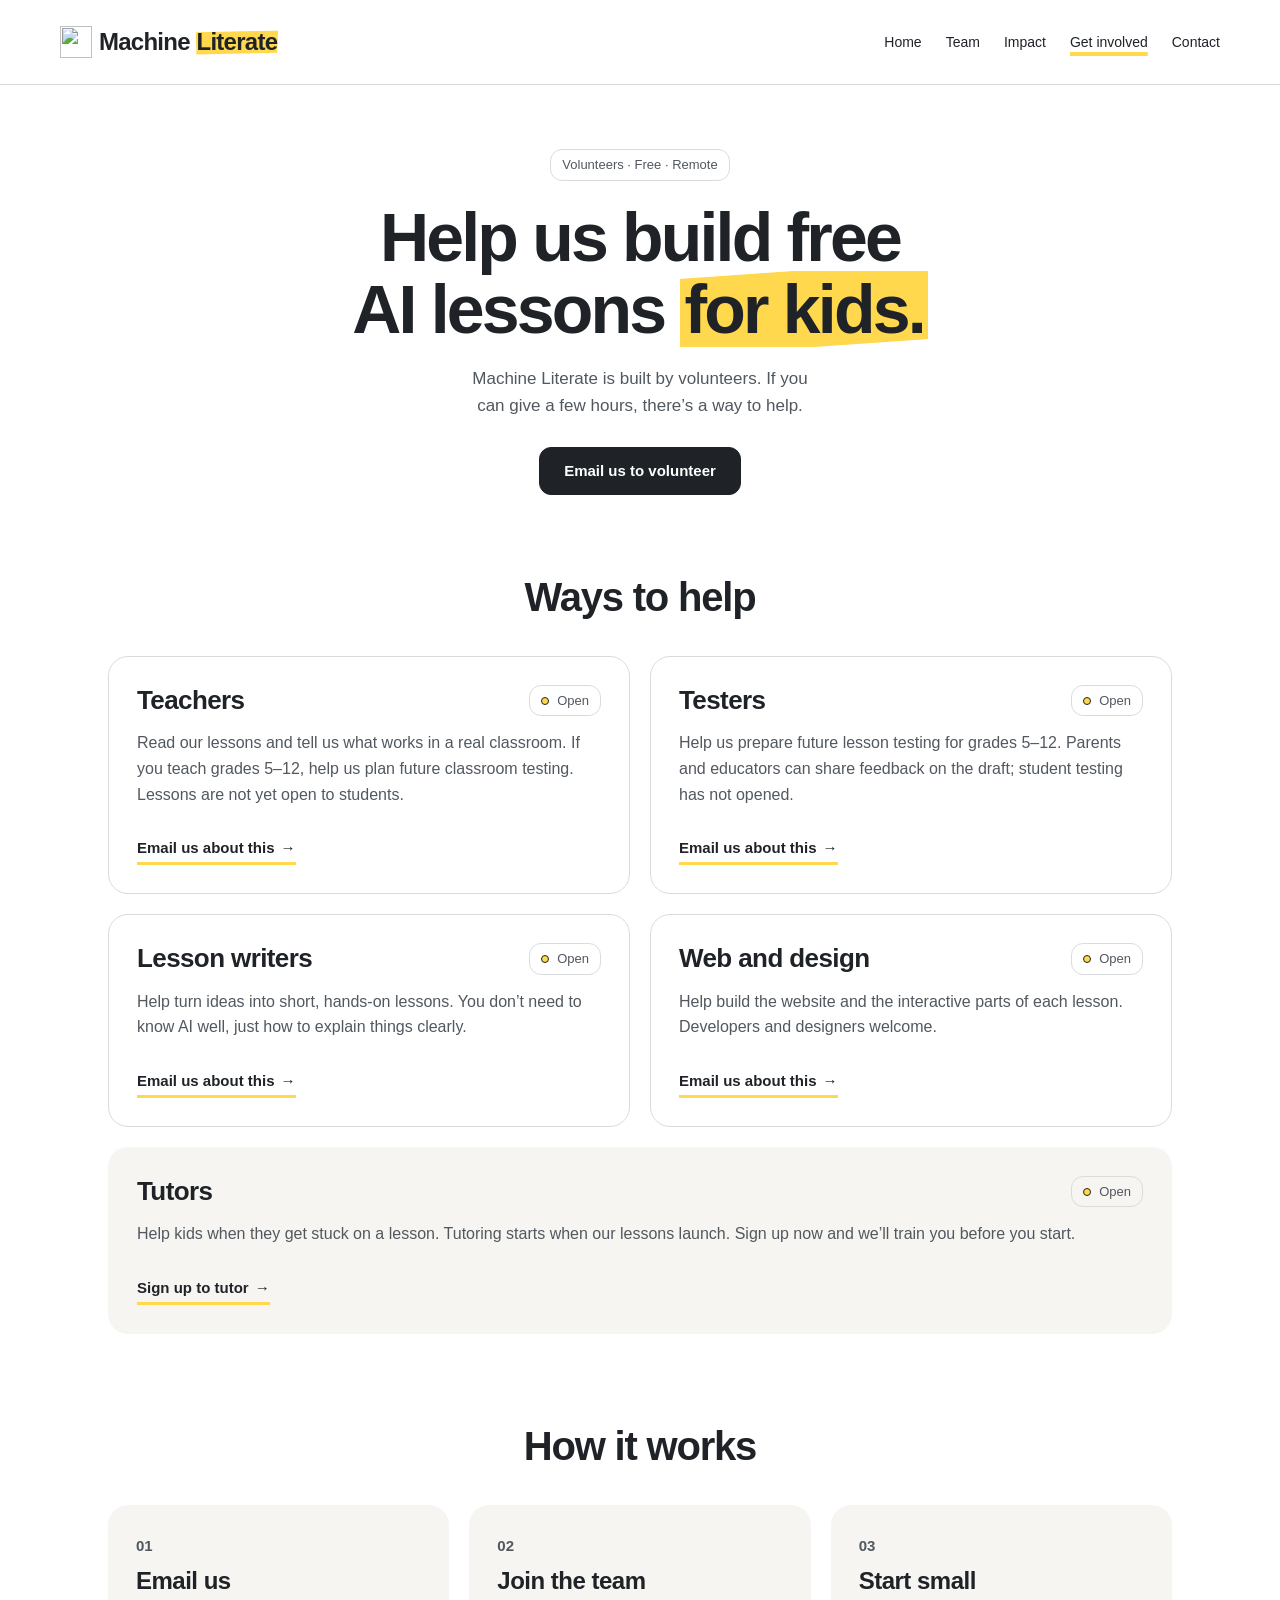
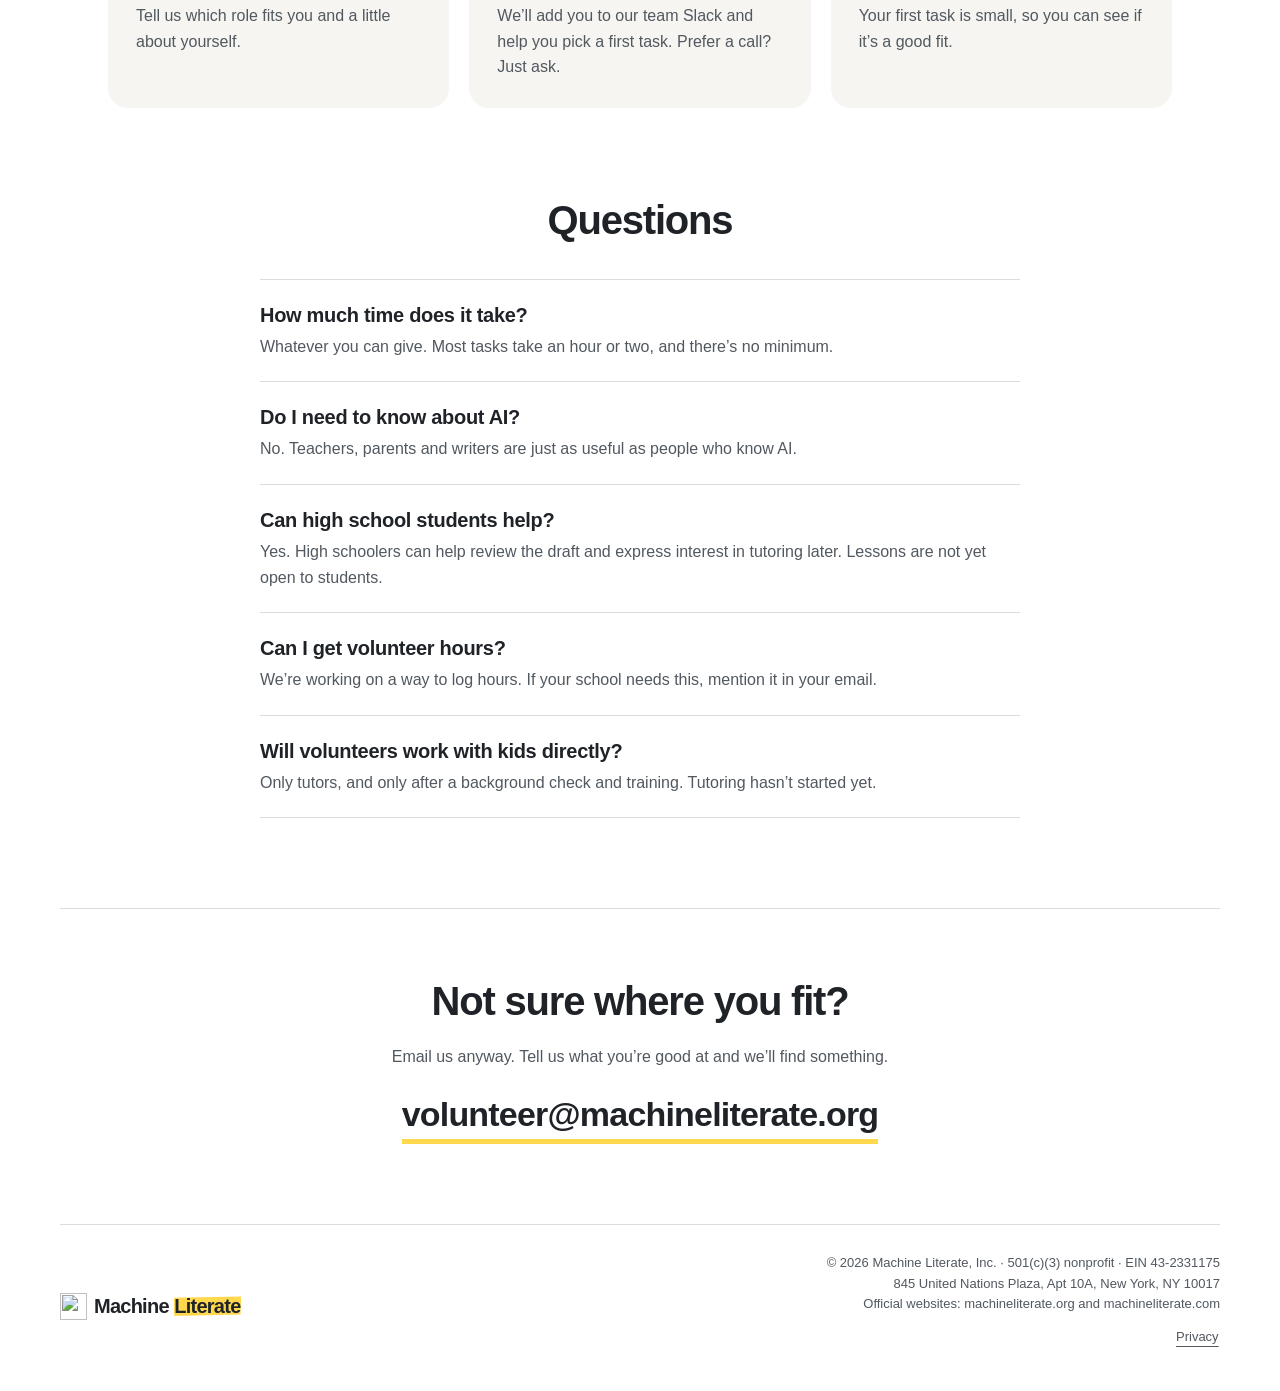
==== commit ddd961da: "feat: add cookieless GA4, waitlist events and privacy page" ====
--- a/public/get-involved.html
+++ b/public/get-involved.html
@@ -6,4 +6,5 @@
   window.va = window.va || function () { (window.vaq = window.vaq || []).push(arguments); };
 </script>
 <script defer src="/_vercel/insights/script.js"></script>
-</head><body><a class="skip-link" href="#main">Skip to content</a><header class="site-header"><div class="header-inner"><a class="wordmark home-link" href="/" aria-label="Machine Literate home"><img alt="" height="32" src="assets/mark.svg" width="32"/><span>Machine <mark>Literate</mark></span></a><button class="nav-toggle" type="button" aria-expanded="false" aria-controls="main-nav" hidden>Menu <span aria-hidden="true">☰</span></button><nav id="main-nav" class="site-nav" aria-label="Main"><a class="contact-link" href="/">Home</a><a class="contact-link" href="/team">Team</a><a class="contact-link" href="/impact">Impact</a><a class="contact-link" aria-current="page" href="/get-involved">Get involved</a><a class="contact-link" href="/#contact">Contact</a></nav></div></header><main id="main" tabindex="-1"><section aria-labelledby="gi-title" class="gi-hero wrap"><p class="status-pill">Volunteers · Free · Remote</p><h1 id="gi-title">Help us build free AI lessons <mark class="nb">for kids.</mark></h1><p class="hero-sub">Machine Literate is built by volunteers. If you can give a few hours, there’s a way to help.</p><div class="hero-ctas"><a class="btn btn-dark" href="mailto:volunteer@machineliterate.org?subject=I%20want%20to%20volunteer">Email us to volunteer</a></div></section><section aria-labelledby="roles-title" class="roles-section wrap"><h2 id="roles-title">Ways to help</h2><div class="roles"><article class="role"><div class="role-top"><h3>Teachers</h3><span class="status-pill"><i aria-hidden="true"></i>Open</span></div><p>Read our lessons and tell us what works in a real classroom. If you teach grades 5–12, help us plan future classroom testing. Lessons are not yet open to students.</p><a class="role-link" aria-label="Email us about volunteering: teachers" href="mailto:volunteer@machineliterate.org?subject=Volunteering%3A%20teacher">Email us about this <span aria-hidden="true">→</span></a></article><article class="role"><div class="role-top"><h3>Testers</h3><span class="status-pill"><i aria-hidden="true"></i>Open</span></div><p>Help us prepare future lesson testing for grades 5–12. Parents and educators can share feedback on the draft; student testing has not opened.</p><a class="role-link" aria-label="Email us about volunteering: testers" href="mailto:volunteer@machineliterate.org?subject=Volunteering%3A%20tester">Email us about this <span aria-hidden="true">→</span></a></article><article class="role"><div class="role-top"><h3>Lesson writers</h3><span class="status-pill"><i aria-hidden="true"></i>Open</span></div><p>Help turn ideas into short, <span class="nowrap">hands-on</span> lessons. You don’t need to know AI well, just how to explain things clearly.</p><a class="role-link" aria-label="Email us about volunteering: lesson writers" href="mailto:volunteer@machineliterate.org?subject=Volunteering%3A%20lesson%20writer">Email us about this <span aria-hidden="true">→</span></a></article><article class="role"><div class="role-top"><h3>Web and design</h3><span class="status-pill"><i aria-hidden="true"></i>Open</span></div><p>Help build the website and the interactive parts of each lesson. Developers and designers welcome.</p><a class="role-link" aria-label="Email us about volunteering: web and design" href="mailto:volunteer@machineliterate.org?subject=Volunteering%3A%20web%20and%20design">Email us about this <span aria-hidden="true">→</span></a></article><article class="role role-wide"><div class="role-top"><h3>Tutors</h3><span class="status-pill"><i aria-hidden="true"></i>Open</span></div><p>Help kids when they get stuck on a lesson. Tutoring starts when our lessons launch. Sign up now and we’ll train you before you start.</p><a class="role-link" aria-label="Email us about volunteering: tutors" href="mailto:volunteer@machineliterate.org?subject=Volunteering%3A%20tutor">Sign up to tutor <span aria-hidden="true">→</span></a></article></div></section><section aria-labelledby="steps-title" class="steps-section wrap"><h2 id="steps-title">How it works</h2><ol class="steps"><li><span class="step-n">01</span><h3>Email us</h3><p>Tell us which role fits you and a little about yourself.</p></li><li><span class="step-n">02</span><h3>Join the team</h3><p>We’ll add you to our team Slack and help you pick a first task. Prefer a call? Just ask.</p></li><li><span class="step-n">03</span><h3>Start small</h3><p>Your first task is small, so you can see if it’s a good fit.</p></li></ol></section><section aria-labelledby="faq-title" class="faq-section wrap"><h2 id="faq-title">Questions</h2><dl class="faq"><div class="faq-item"><dt>How much time does it take?</dt><dd>Whatever you can give. Most tasks take an hour or two, and there’s no minimum.</dd></div><div class="faq-item"><dt>Do I need to know about AI?</dt><dd>No. Teachers, parents and writers are just as useful as people who know AI.</dd></div><div class="faq-item"><dt>Can high school students help?</dt><dd>Yes. High schoolers can help review the draft and express interest in tutoring later. Lessons are not yet open to students.</dd></div><div class="faq-item"><dt>Can I get volunteer hours?</dt><dd>We’re working on a way to log hours. If your school needs this, mention it in your email.</dd></div><div class="faq-item"><dt>Will volunteers work with kids directly?</dt><dd>Only tutors, and only after a background check and training. Tutoring hasn’t started yet.</dd></div></dl></section><section aria-labelledby="contact-title" class="contact wrap" id="contact"><div class="contact-copy"><h2 id="contact-title">Not sure where you fit?</h2><p>Email us anyway. Tell us what you’re good at and we’ll find something.</p><a class="contact-email" href="mailto:volunteer@machineliterate.org">volunteer@machineliterate.org</a></div></section></main><footer class="site-footer wrap"><span class="wordmark"><img alt="" height="32" src="assets/mark.svg" width="32"/><span>Machine <mark>Literate</mark></span></span><div class="footer-legal"><p><span>© 2026 Machine Literate, Inc.</span><span class="sep" aria-hidden="true"> · </span><span>501(c)(3) nonprofit</span><span class="sep" aria-hidden="true"> · </span><span>EIN 43-2331175</span></p><address><span>845 United Nations Plaza, Apt 10A,</span> <span>New York, NY 10017</span></address><p class="footer-domains">Official websites: <span>machineliterate.org</span> and <span>machineliterate.com</span></p></div></footer></body></html>+<script defer src="assets/ga.js"></script>
+</head><body><a class="skip-link" href="#main">Skip to content</a><header class="site-header"><div class="header-inner"><a class="wordmark home-link" href="/" aria-label="Machine Literate home"><img alt="" height="32" src="assets/mark.svg" width="32"/><span>Machine <mark>Literate</mark></span></a><button class="nav-toggle" type="button" aria-expanded="false" aria-controls="main-nav" hidden>Menu <span aria-hidden="true">☰</span></button><nav id="main-nav" class="site-nav" aria-label="Main"><a class="contact-link" href="/">Home</a><a class="contact-link" href="/team">Team</a><a class="contact-link" href="/impact">Impact</a><a class="contact-link" aria-current="page" href="/get-involved">Get involved</a><a class="contact-link" href="/#contact">Contact</a></nav></div></header><main id="main" tabindex="-1"><section aria-labelledby="gi-title" class="gi-hero wrap"><p class="status-pill">Volunteers · Free · Remote</p><h1 id="gi-title">Help us build free AI lessons <mark class="nb">for kids.</mark></h1><p class="hero-sub">Machine Literate is built by volunteers. If you can give a few hours, there’s a way to help.</p><div class="hero-ctas"><a class="btn btn-dark" href="mailto:volunteer@machineliterate.org?subject=I%20want%20to%20volunteer">Email us to volunteer</a></div></section><section aria-labelledby="roles-title" class="roles-section wrap"><h2 id="roles-title">Ways to help</h2><div class="roles"><article class="role"><div class="role-top"><h3>Teachers</h3><span class="status-pill"><i aria-hidden="true"></i>Open</span></div><p>Read our lessons and tell us what works in a real classroom. If you teach grades 5–12, help us plan future classroom testing. Lessons are not yet open to students.</p><a class="role-link" aria-label="Email us about volunteering: teachers" href="mailto:volunteer@machineliterate.org?subject=Volunteering%3A%20teacher">Email us about this <span aria-hidden="true">→</span></a></article><article class="role"><div class="role-top"><h3>Testers</h3><span class="status-pill"><i aria-hidden="true"></i>Open</span></div><p>Help us prepare future lesson testing for grades 5–12. Parents and educators can share feedback on the draft; student testing has not opened.</p><a class="role-link" aria-label="Email us about volunteering: testers" href="mailto:volunteer@machineliterate.org?subject=Volunteering%3A%20tester">Email us about this <span aria-hidden="true">→</span></a></article><article class="role"><div class="role-top"><h3>Lesson writers</h3><span class="status-pill"><i aria-hidden="true"></i>Open</span></div><p>Help turn ideas into short, <span class="nowrap">hands-on</span> lessons. You don’t need to know AI well, just how to explain things clearly.</p><a class="role-link" aria-label="Email us about volunteering: lesson writers" href="mailto:volunteer@machineliterate.org?subject=Volunteering%3A%20lesson%20writer">Email us about this <span aria-hidden="true">→</span></a></article><article class="role"><div class="role-top"><h3>Web and design</h3><span class="status-pill"><i aria-hidden="true"></i>Open</span></div><p>Help build the website and the interactive parts of each lesson. Developers and designers welcome.</p><a class="role-link" aria-label="Email us about volunteering: web and design" href="mailto:volunteer@machineliterate.org?subject=Volunteering%3A%20web%20and%20design">Email us about this <span aria-hidden="true">→</span></a></article><article class="role role-wide"><div class="role-top"><h3>Tutors</h3><span class="status-pill"><i aria-hidden="true"></i>Open</span></div><p>Help kids when they get stuck on a lesson. Tutoring starts when our lessons launch. Sign up now and we’ll train you before you start.</p><a class="role-link" aria-label="Email us about volunteering: tutors" href="mailto:volunteer@machineliterate.org?subject=Volunteering%3A%20tutor">Sign up to tutor <span aria-hidden="true">→</span></a></article></div></section><section aria-labelledby="steps-title" class="steps-section wrap"><h2 id="steps-title">How it works</h2><ol class="steps"><li><span class="step-n">01</span><h3>Email us</h3><p>Tell us which role fits you and a little about yourself.</p></li><li><span class="step-n">02</span><h3>Join the team</h3><p>We’ll add you to our team Slack and help you pick a first task. Prefer a call? Just ask.</p></li><li><span class="step-n">03</span><h3>Start small</h3><p>Your first task is small, so you can see if it’s a good fit.</p></li></ol></section><section aria-labelledby="faq-title" class="faq-section wrap"><h2 id="faq-title">Questions</h2><dl class="faq"><div class="faq-item"><dt>How much time does it take?</dt><dd>Whatever you can give. Most tasks take an hour or two, and there’s no minimum.</dd></div><div class="faq-item"><dt>Do I need to know about AI?</dt><dd>No. Teachers, parents and writers are just as useful as people who know AI.</dd></div><div class="faq-item"><dt>Can high school students help?</dt><dd>Yes. High schoolers can help review the draft and express interest in tutoring later. Lessons are not yet open to students.</dd></div><div class="faq-item"><dt>Can I get volunteer hours?</dt><dd>We’re working on a way to log hours. If your school needs this, mention it in your email.</dd></div><div class="faq-item"><dt>Will volunteers work with kids directly?</dt><dd>Only tutors, and only after a background check and training. Tutoring hasn’t started yet.</dd></div></dl></section><section aria-labelledby="contact-title" class="contact wrap" id="contact"><div class="contact-copy"><h2 id="contact-title">Not sure where you fit?</h2><p>Email us anyway. Tell us what you’re good at and we’ll find something.</p><a class="contact-email" href="mailto:volunteer@machineliterate.org">volunteer@machineliterate.org</a></div></section></main><footer class="site-footer wrap"><span class="wordmark"><img alt="" height="32" src="assets/mark.svg" width="32"/><span>Machine <mark>Literate</mark></span></span><div class="footer-legal"><p><span>© 2026 Machine Literate, Inc.</span><span class="sep" aria-hidden="true"> · </span><span>501(c)(3) nonprofit</span><span class="sep" aria-hidden="true"> · </span><span>EIN 43-2331175</span></p><address><span>845 United Nations Plaza, Apt 10A,</span> <span>New York, NY 10017</span></address><p class="footer-domains">Official websites: <span>machineliterate.org and machineliterate.com</span></p><p class="footer-links"><a href="/privacy">Privacy</a></p></div></footer></body></html>
--- a/public/styles.css
+++ b/public/styles.css
@@ -147,10 +147,22 @@
  .editorial-list dt{font-size:23px}.section-heading{margin-bottom:30px}
 }
 
+/* Plain-language privacy page, using the shared brand and navigation. */
+.privacy-page{max-width:760px;padding-block:64px 80px}
+.privacy-page h1{font-size:clamp(42px,5.4vw,76px);letter-spacing:-.045em;margin-bottom:20px}
+.privacy-page .privacy-updated{font-size:14px}
+.privacy-page section{margin-top:36px}
+.privacy-page h2{font-size:28px;letter-spacing:-.6px;margin-bottom:16px}
+.privacy-page p+p{margin-top:16px}
+.privacy-page a{overflow-wrap:anywhere}
+.footer-links a{display:inline-flex;align-items:center;min-height:44px;min-width:44px}
+@media(max-width:560px){.privacy-page{padding-block:36px 56px}}
+
 /* footer legal info */
 .footer-legal{text-align:right}.footer-legal p,.footer-legal address{font-size:13px;font-style:normal;line-height:1.6;margin:0}.footer-legal address{color:var(--pencil)}
 .footer-legal span{white-space:nowrap}
 @media(max-width:560px){.footer-legal{text-align:center}.footer-legal span{display:block}.footer-legal .sep{display:none}}
 .mission{max-width:760px;text-align:center;padding:0 0 90px}.mission .eyebrow{font-size:13px;font-weight:600;letter-spacing:.08em;margin-bottom:14px}.mission p:last-child{font-size:17px;margin-top:20px;text-wrap:balance}
 .footer-legal .footer-domains{color:var(--pencil)}
+@media(max-width:560px){.footer-legal .footer-domains span{white-space:normal}}
 @media(max-width:560px){.mission{padding:0 16px 60px;max-width:400px}.mission h2{font-size:32px;letter-spacing:-1px}.mission p:last-child{font-size:15px}}
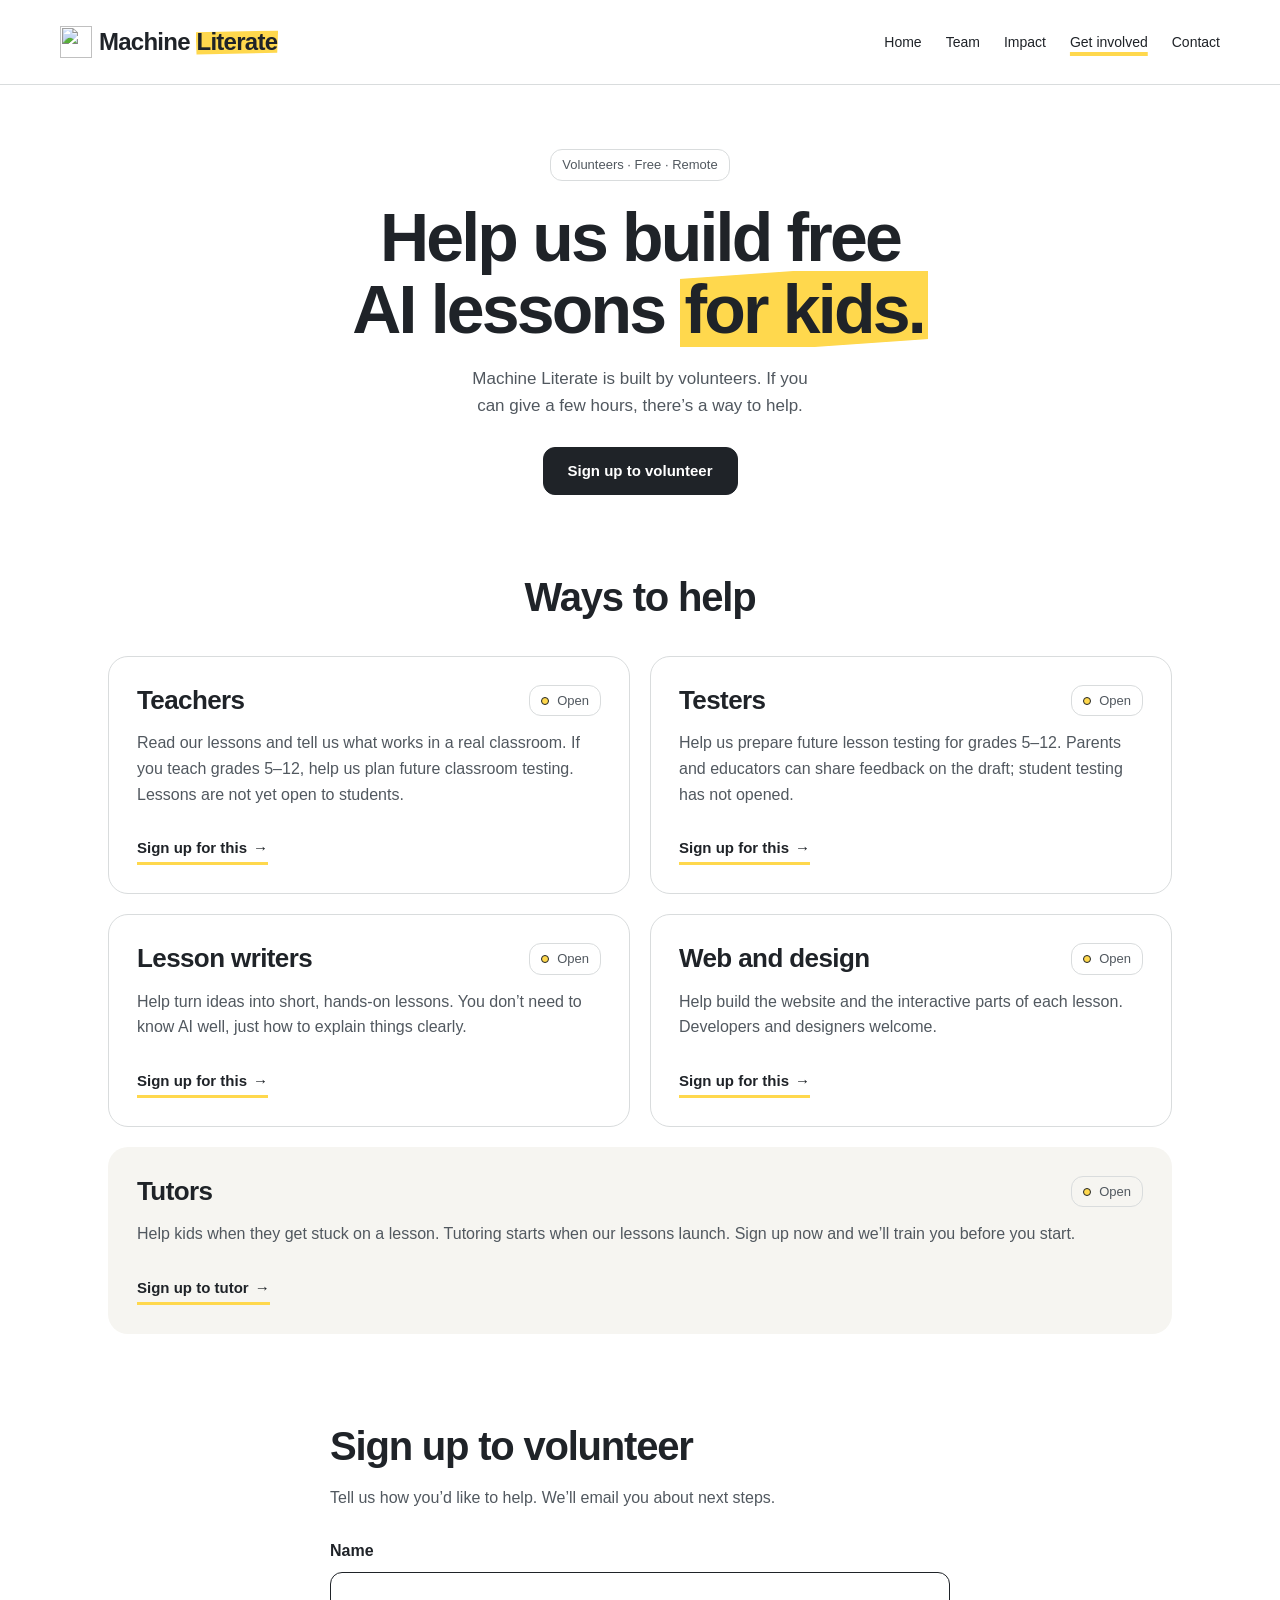
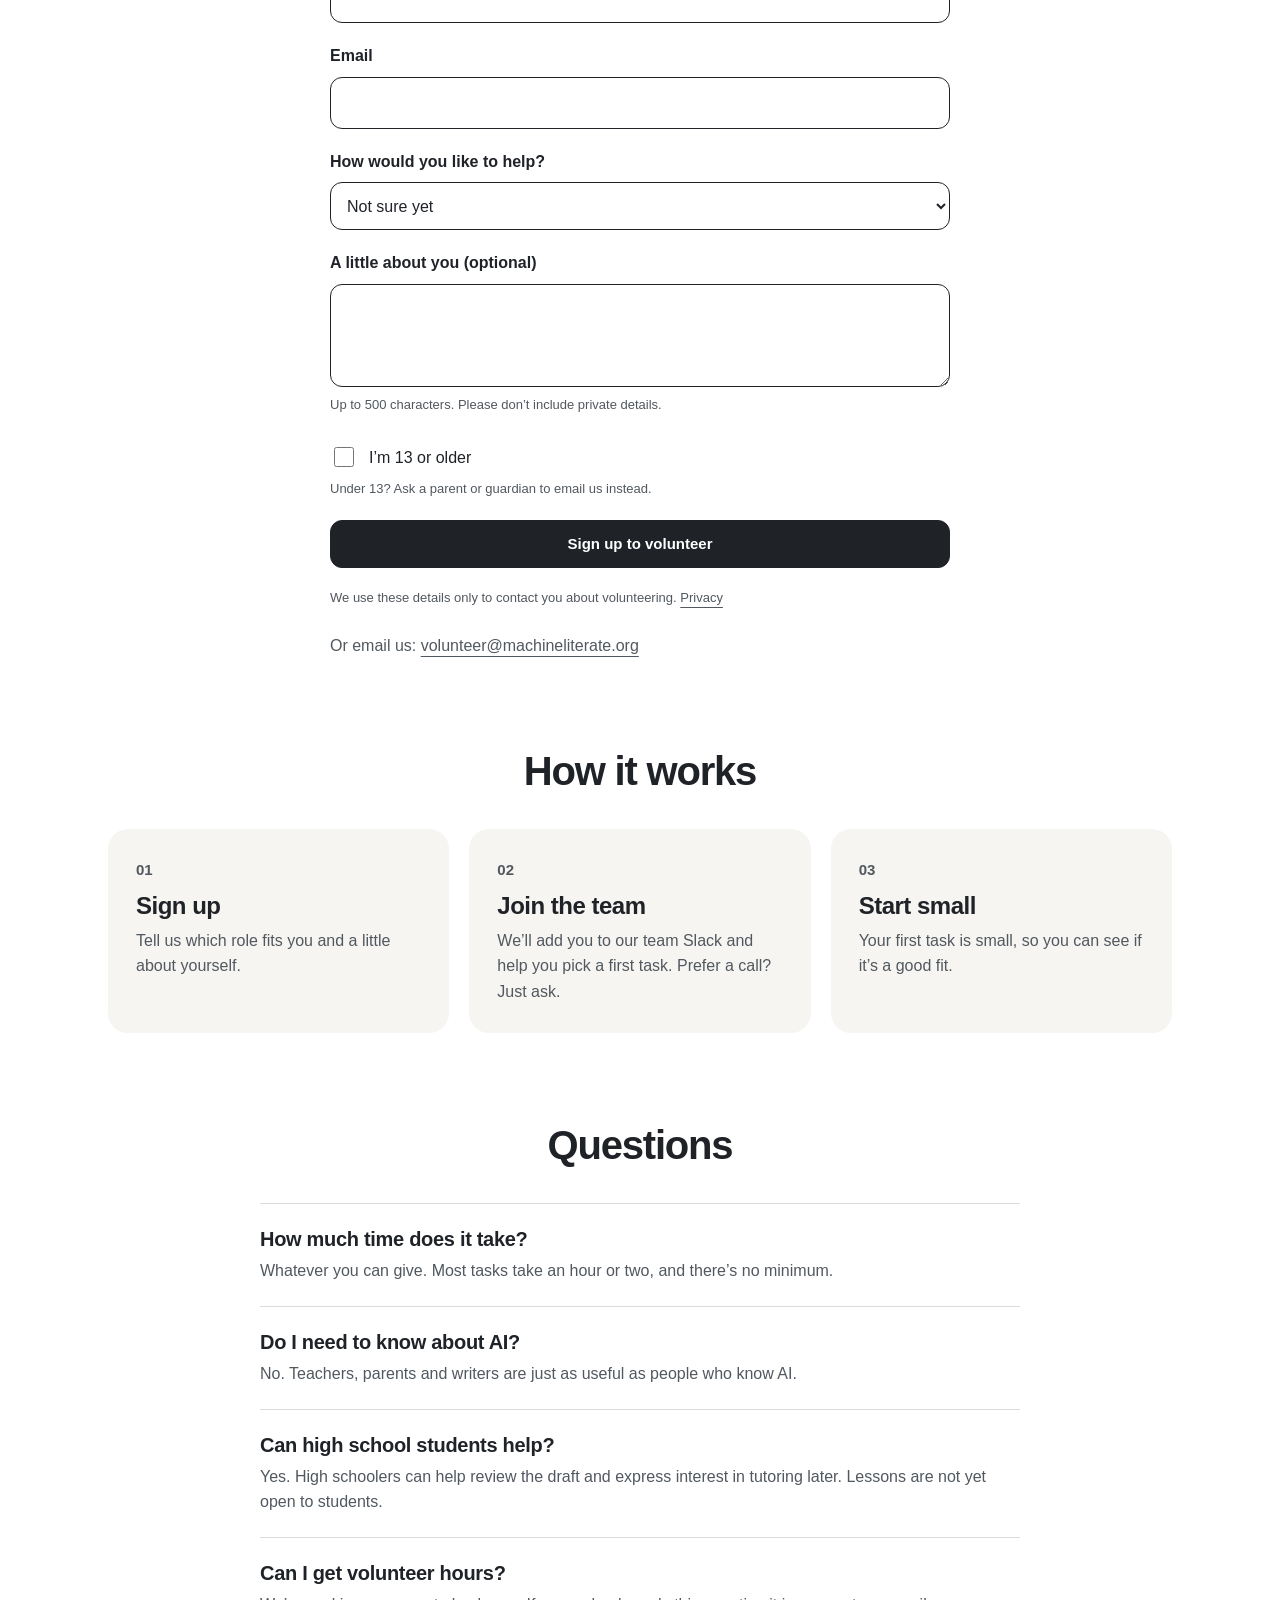
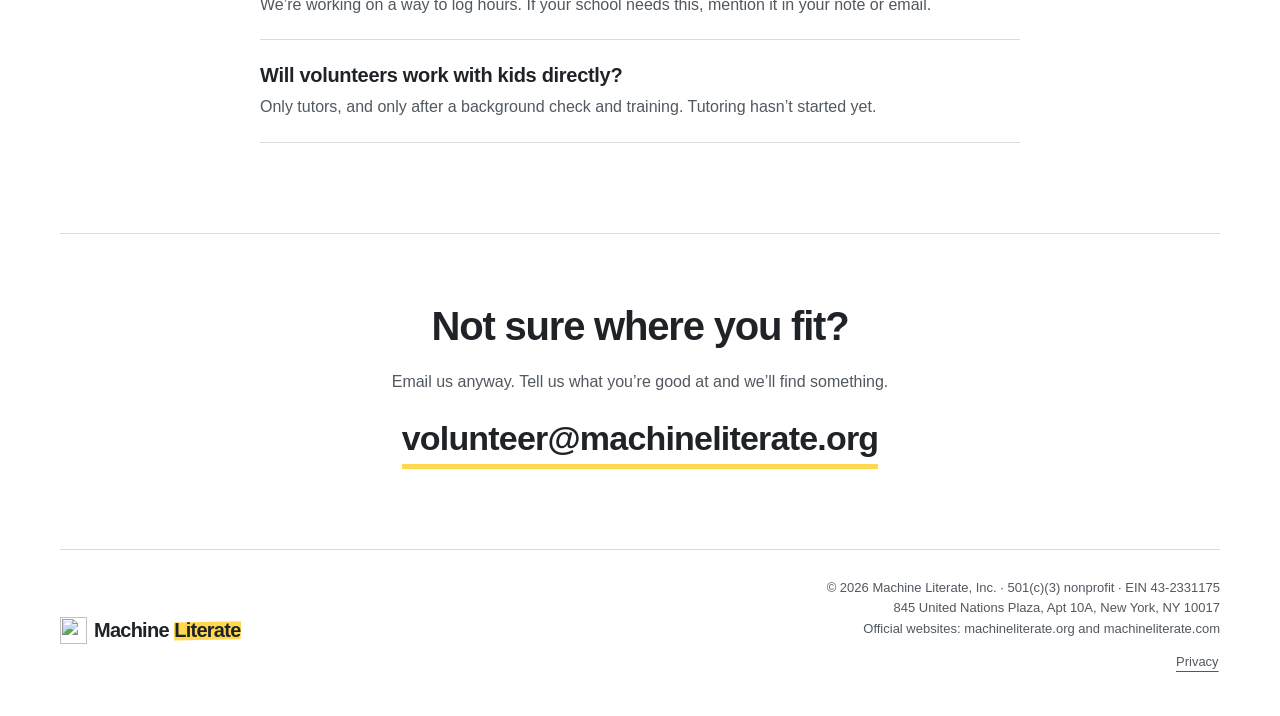
==== commit 48f1ec67: "Add ad-click attribution and volunteer signup form" ====
--- a/public/get-involved.html
+++ b/public/get-involved.html
@@ -7,4 +7,22 @@
 </script>
 <script defer src="/_vercel/insights/script.js"></script>
 <script defer src="assets/ga.js"></script>
-</head><body><a class="skip-link" href="#main">Skip to content</a><header class="site-header"><div class="header-inner"><a class="wordmark home-link" href="/" aria-label="Machine Literate home"><img alt="" height="32" src="assets/mark.svg" width="32"/><span>Machine <mark>Literate</mark></span></a><button class="nav-toggle" type="button" aria-expanded="false" aria-controls="main-nav" hidden>Menu <span aria-hidden="true">☰</span></button><nav id="main-nav" class="site-nav" aria-label="Main"><a class="contact-link" href="/">Home</a><a class="contact-link" href="/team">Team</a><a class="contact-link" href="/impact">Impact</a><a class="contact-link" aria-current="page" href="/get-involved">Get involved</a><a class="contact-link" href="/#contact">Contact</a></nav></div></header><main id="main" tabindex="-1"><section aria-labelledby="gi-title" class="gi-hero wrap"><p class="status-pill">Volunteers · Free · Remote</p><h1 id="gi-title">Help us build free AI lessons <mark class="nb">for kids.</mark></h1><p class="hero-sub">Machine Literate is built by volunteers. If you can give a few hours, there’s a way to help.</p><div class="hero-ctas"><a class="btn btn-dark" href="mailto:volunteer@machineliterate.org?subject=I%20want%20to%20volunteer">Email us to volunteer</a></div></section><section aria-labelledby="roles-title" class="roles-section wrap"><h2 id="roles-title">Ways to help</h2><div class="roles"><article class="role"><div class="role-top"><h3>Teachers</h3><span class="status-pill"><i aria-hidden="true"></i>Open</span></div><p>Read our lessons and tell us what works in a real classroom. If you teach grades 5–12, help us plan future classroom testing. Lessons are not yet open to students.</p><a class="role-link" aria-label="Email us about volunteering: teachers" href="mailto:volunteer@machineliterate.org?subject=Volunteering%3A%20teacher">Email us about this <span aria-hidden="true">→</span></a></article><article class="role"><div class="role-top"><h3>Testers</h3><span class="status-pill"><i aria-hidden="true"></i>Open</span></div><p>Help us prepare future lesson testing for grades 5–12. Parents and educators can share feedback on the draft; student testing has not opened.</p><a class="role-link" aria-label="Email us about volunteering: testers" href="mailto:volunteer@machineliterate.org?subject=Volunteering%3A%20tester">Email us about this <span aria-hidden="true">→</span></a></article><article class="role"><div class="role-top"><h3>Lesson writers</h3><span class="status-pill"><i aria-hidden="true"></i>Open</span></div><p>Help turn ideas into short, <span class="nowrap">hands-on</span> lessons. You don’t need to know AI well, just how to explain things clearly.</p><a class="role-link" aria-label="Email us about volunteering: lesson writers" href="mailto:volunteer@machineliterate.org?subject=Volunteering%3A%20lesson%20writer">Email us about this <span aria-hidden="true">→</span></a></article><article class="role"><div class="role-top"><h3>Web and design</h3><span class="status-pill"><i aria-hidden="true"></i>Open</span></div><p>Help build the website and the interactive parts of each lesson. Developers and designers welcome.</p><a class="role-link" aria-label="Email us about volunteering: web and design" href="mailto:volunteer@machineliterate.org?subject=Volunteering%3A%20web%20and%20design">Email us about this <span aria-hidden="true">→</span></a></article><article class="role role-wide"><div class="role-top"><h3>Tutors</h3><span class="status-pill"><i aria-hidden="true"></i>Open</span></div><p>Help kids when they get stuck on a lesson. Tutoring starts when our lessons launch. Sign up now and we’ll train you before you start.</p><a class="role-link" aria-label="Email us about volunteering: tutors" href="mailto:volunteer@machineliterate.org?subject=Volunteering%3A%20tutor">Sign up to tutor <span aria-hidden="true">→</span></a></article></div></section><section aria-labelledby="steps-title" class="steps-section wrap"><h2 id="steps-title">How it works</h2><ol class="steps"><li><span class="step-n">01</span><h3>Email us</h3><p>Tell us which role fits you and a little about yourself.</p></li><li><span class="step-n">02</span><h3>Join the team</h3><p>We’ll add you to our team Slack and help you pick a first task. Prefer a call? Just ask.</p></li><li><span class="step-n">03</span><h3>Start small</h3><p>Your first task is small, so you can see if it’s a good fit.</p></li></ol></section><section aria-labelledby="faq-title" class="faq-section wrap"><h2 id="faq-title">Questions</h2><dl class="faq"><div class="faq-item"><dt>How much time does it take?</dt><dd>Whatever you can give. Most tasks take an hour or two, and there’s no minimum.</dd></div><div class="faq-item"><dt>Do I need to know about AI?</dt><dd>No. Teachers, parents and writers are just as useful as people who know AI.</dd></div><div class="faq-item"><dt>Can high school students help?</dt><dd>Yes. High schoolers can help review the draft and express interest in tutoring later. Lessons are not yet open to students.</dd></div><div class="faq-item"><dt>Can I get volunteer hours?</dt><dd>We’re working on a way to log hours. If your school needs this, mention it in your email.</dd></div><div class="faq-item"><dt>Will volunteers work with kids directly?</dt><dd>Only tutors, and only after a background check and training. Tutoring hasn’t started yet.</dd></div></dl></section><section aria-labelledby="contact-title" class="contact wrap" id="contact"><div class="contact-copy"><h2 id="contact-title">Not sure where you fit?</h2><p>Email us anyway. Tell us what you’re good at and we’ll find something.</p><a class="contact-email" href="mailto:volunteer@machineliterate.org">volunteer@machineliterate.org</a></div></section></main><footer class="site-footer wrap"><span class="wordmark"><img alt="" height="32" src="assets/mark.svg" width="32"/><span>Machine <mark>Literate</mark></span></span><div class="footer-legal"><p><span>© 2026 Machine Literate, Inc.</span><span class="sep" aria-hidden="true"> · </span><span>501(c)(3) nonprofit</span><span class="sep" aria-hidden="true"> · </span><span>EIN 43-2331175</span></p><address><span>845 United Nations Plaza, Apt 10A,</span> <span>New York, NY 10017</span></address><p class="footer-domains">Official websites: <span>machineliterate.org and machineliterate.com</span></p><p class="footer-links"><a href="/privacy">Privacy</a></p></div></footer></body></html>+<script defer src="assets/volunteer.js"></script>
+</head><body><a class="skip-link" href="#main">Skip to content</a><header class="site-header"><div class="header-inner"><a class="wordmark home-link" href="/" aria-label="Machine Literate home"><img alt="" height="32" src="assets/mark.svg" width="32"/><span>Machine <mark>Literate</mark></span></a><button class="nav-toggle" type="button" aria-expanded="false" aria-controls="main-nav" hidden>Menu <span aria-hidden="true">☰</span></button><nav id="main-nav" class="site-nav" aria-label="Main"><a class="contact-link" href="/">Home</a><a class="contact-link" href="/team">Team</a><a class="contact-link" href="/impact">Impact</a><a class="contact-link" aria-current="page" href="/get-involved">Get involved</a><a class="contact-link" href="/#contact">Contact</a></nav></div></header><main id="main" tabindex="-1"><section aria-labelledby="gi-title" class="gi-hero wrap"><p class="status-pill">Volunteers · Free · Remote</p><h1 id="gi-title">Help us build free AI lessons <mark class="nb">for kids.</mark></h1><p class="hero-sub">Machine Literate is built by volunteers. If you can give a few hours, there’s a way to help.</p><div class="hero-ctas"><a class="btn btn-dark" href="#volunteer">Sign up to volunteer</a></div></section><section aria-labelledby="roles-title" class="roles-section wrap"><h2 id="roles-title">Ways to help</h2><div class="roles"><article class="role"><div class="role-top"><h3>Teachers</h3><span class="status-pill"><i aria-hidden="true"></i>Open</span></div><p>Read our lessons and tell us what works in a real classroom. If you teach grades 5–12, help us plan future classroom testing. Lessons are not yet open to students.</p><a class="role-link" aria-label="Sign up for volunteering: teachers" href="#volunteer" data-volunteer-role="teacher">Sign up for this <span aria-hidden="true">→</span></a></article><article class="role"><div class="role-top"><h3>Testers</h3><span class="status-pill"><i aria-hidden="true"></i>Open</span></div><p>Help us prepare future lesson testing for grades 5–12. Parents and educators can share feedback on the draft; student testing has not opened.</p><a class="role-link" aria-label="Sign up for volunteering: testers" href="#volunteer" data-volunteer-role="tester">Sign up for this <span aria-hidden="true">→</span></a></article><article class="role"><div class="role-top"><h3>Lesson writers</h3><span class="status-pill"><i aria-hidden="true"></i>Open</span></div><p>Help turn ideas into short, <span class="nowrap">hands-on</span> lessons. You don’t need to know AI well, just how to explain things clearly.</p><a class="role-link" aria-label="Sign up for volunteering: lesson writers" href="#volunteer" data-volunteer-role="lesson writer">Sign up for this <span aria-hidden="true">→</span></a></article><article class="role"><div class="role-top"><h3>Web and design</h3><span class="status-pill"><i aria-hidden="true"></i>Open</span></div><p>Help build the website and the interactive parts of each lesson. Developers and designers welcome.</p><a class="role-link" aria-label="Sign up for volunteering: web and design" href="#volunteer" data-volunteer-role="web and design">Sign up for this <span aria-hidden="true">→</span></a></article><article class="role role-wide"><div class="role-top"><h3>Tutors</h3><span class="status-pill"><i aria-hidden="true"></i>Open</span></div><p>Help kids when they get stuck on a lesson. Tutoring starts when our lessons launch. Sign up now and we’ll train you before you start.</p><a class="role-link" aria-label="Sign up for volunteering: tutors" href="#volunteer" data-volunteer-role="tutor">Sign up to tutor <span aria-hidden="true">→</span></a></article></div></section><section aria-labelledby="volunteer-title" class="volunteer-section wrap" id="volunteer">
+<h2 id="volunteer-title">Sign up to volunteer</h2>
+<p>Tell us how you’d like to help. We’ll email you about next steps.</p>
+<p id="volunteer-thanks" class="wl-success volunteer-thanks" role="status" tabindex="-1"><strong>Thanks for signing up.</strong> We’ll email you about volunteering.</p>
+<form id="volunteer-form" action="/api/volunteer" method="post">
+<div class="volunteer-field"><label for="vol-name">Name</label><input id="vol-name" name="name" autocomplete="name" required maxlength="100"></div>
+<div class="volunteer-field"><label for="vol-email">Email</label><input id="vol-email" name="email" type="email" autocomplete="email" required maxlength="254"></div>
+<div class="volunteer-field"><label for="vol-role">How would you like to help?</label><select id="vol-role" name="role" required><option value="other">Not sure yet</option><option value="teacher">Teacher</option><option value="tester">Tester</option><option value="lesson writer">Lesson writer</option><option value="web and design">Web and design</option><option value="tutor">Tutor</option></select></div>
+<div class="volunteer-field"><label for="vol-note">A little about you (optional)</label><textarea id="vol-note" name="note" rows="3" maxlength="500" aria-describedby="vol-note-help"></textarea><p id="vol-note-help" class="cta-note">Up to 500 characters. Please don’t include private details.</p></div>
+<div><label class="volunteer-age" for="vol-age"><input id="vol-age" name="age13" type="checkbox" value="yes" required aria-describedby="vol-age-help"> I’m 13 or older</label><p id="vol-age-help" class="cta-note">Under 13? Ask a parent or guardian to email us instead.</p></div>
+<div class="wl-hp" aria-hidden="true"><label for="vol-website">Website</label><input id="vol-website" name="website" tabindex="-1" autocomplete="off"></div>
+<p class="wl-msg" role="alert"></p>
+<button class="btn btn-dark" type="submit">Sign up to volunteer</button>
+<p class="cta-note">We use these details only to contact you about volunteering. <a href="/privacy">Privacy</a></p>
+</form>
+<p class="volunteer-email">Or email us: <a href="mailto:volunteer@machineliterate.org">volunteer@machineliterate.org</a></p>
+</section>
+<section aria-labelledby="steps-title" class="steps-section wrap"><h2 id="steps-title">How it works</h2><ol class="steps"><li><span class="step-n">01</span><h3>Sign up</h3><p>Tell us which role fits you and a little about yourself.</p></li><li><span class="step-n">02</span><h3>Join the team</h3><p>We’ll add you to our team Slack and help you pick a first task. Prefer a call? Just ask.</p></li><li><span class="step-n">03</span><h3>Start small</h3><p>Your first task is small, so you can see if it’s a good fit.</p></li></ol></section><section aria-labelledby="faq-title" class="faq-section wrap"><h2 id="faq-title">Questions</h2><dl class="faq"><div class="faq-item"><dt>How much time does it take?</dt><dd>Whatever you can give. Most tasks take an hour or two, and there’s no minimum.</dd></div><div class="faq-item"><dt>Do I need to know about AI?</dt><dd>No. Teachers, parents and writers are just as useful as people who know AI.</dd></div><div class="faq-item"><dt>Can high school students help?</dt><dd>Yes. High schoolers can help review the draft and express interest in tutoring later. Lessons are not yet open to students.</dd></div><div class="faq-item"><dt>Can I get volunteer hours?</dt><dd>We’re working on a way to log hours. If your school needs this, mention it in your note or email.</dd></div><div class="faq-item"><dt>Will volunteers work with kids directly?</dt><dd>Only tutors, and only after a background check and training. Tutoring hasn’t started yet.</dd></div></dl></section><section aria-labelledby="contact-title" class="contact wrap" id="contact"><div class="contact-copy"><h2 id="contact-title">Not sure where you fit?</h2><p>Email us anyway. Tell us what you’re good at and we’ll find something.</p><a class="contact-email" href="mailto:volunteer@machineliterate.org">volunteer@machineliterate.org</a></div></section></main><footer class="site-footer wrap"><span class="wordmark"><img alt="" height="32" src="assets/mark.svg" width="32"/><span>Machine <mark>Literate</mark></span></span><div class="footer-legal"><p><span>© 2026 Machine Literate, Inc.</span><span class="sep" aria-hidden="true"> · </span><span>501(c)(3) nonprofit</span><span class="sep" aria-hidden="true"> · </span><span>EIN 43-2331175</span></p><address><span>845 United Nations Plaza, Apt 10A,</span> <span>New York, NY 10017</span></address><p class="footer-domains">Official websites: <span>machineliterate.org and machineliterate.com</span></p><p class="footer-links"><a href="/privacy">Privacy</a> <button type="button" data-cookie-settings hidden>Cookie settings</button></p></div></footer></body></html>
--- a/public/styles.css
+++ b/public/styles.css
@@ -155,8 +155,37 @@
 .privacy-page h2{font-size:28px;letter-spacing:-.6px;margin-bottom:16px}
 .privacy-page p+p{margin-top:16px}
 .privacy-page a{overflow-wrap:anywhere}
-.footer-links a{display:inline-flex;align-items:center;min-height:44px;min-width:44px}
+.footer-links a,.footer-links button{display:inline-flex;align-items:center;min-height:44px;min-width:44px}
+.footer-links button{font:inherit;color:inherit;text-decoration:underline;text-underline-offset:5px;border:0;background:none;padding:0;margin-left:16px}
+/* Non-modal analytics choice: equal actions and room to scroll past the card. */
+body{padding-bottom:var(--consent-space,0px)}
+html{scroll-padding-bottom:var(--consent-space,0px)}
+.analytics-consent{position:fixed;z-index:25;bottom:12px;left:16px;right:16px;max-width:760px;margin-inline:auto;display:flex;align-items:center;gap:24px;padding:20px 24px;border:1px solid var(--ink);border-radius:16px;background:var(--paper);box-shadow:0 4px 20px #1f23281a;max-height:calc(100dvh - 24px);overflow:auto}
+.analytics-consent h2{font-size:22px;letter-spacing:-.4px;margin-bottom:6px}
+.analytics-consent p{font-size:14px;line-height:1.5}
+.consent-actions{display:flex;gap:10px;flex-shrink:0}
+.consent-actions .btn{min-width:108px;padding:12px 16px}
+@media(max-width:600px){.analytics-consent{flex-direction:column;align-items:stretch;gap:14px;padding:16px}.consent-actions .btn{flex:1;min-width:0}}
 @media(max-width:560px){.privacy-page{padding-block:36px 56px}}
+
+
+/* Volunteer signup: shared type, controls and success styles. */
+.volunteer-section{max-width:620px;padding-bottom:90px}
+.volunteer-section h2{margin-bottom:16px}
+#volunteer-form{display:grid;gap:20px;margin-top:28px}
+.volunteer-field{display:grid;gap:8px}
+.volunteer-field label{font-weight:600}
+.volunteer-field input,.volunteer-field select,.volunteer-field textarea{width:100%;min-height:48px;padding:12px;border:1px solid var(--ink);border-radius:12px;background:var(--paper);color:var(--ink);font:inherit}
+.volunteer-field textarea{resize:vertical}
+.volunteer-age{display:flex;align-items:center;gap:12px;min-height:44px;cursor:pointer}
+.volunteer-age input{width:20px;height:20px;accent-color:var(--ink);flex-shrink:0}
+.volunteer-section .cta-note{margin-top:0;font-size:13px}
+.volunteer-email{margin-top:24px;overflow-wrap:anywhere}
+.volunteer-thanks{display:none;margin-top:24px}
+.volunteer-thanks:target,.volunteer-thanks.is-visible{display:block}
+.volunteer-thanks:target + #volunteer-form,.volunteer-thanks.is-visible + #volunteer-form{display:none}
+.volunteer-section [aria-invalid=true]{border-color:#b42318}
+@media(max-width:560px){.volunteer-section{padding-bottom:64px}.volunteer-section h2{font-size:32px}}
 
 /* footer legal info */
 .footer-legal{text-align:right}.footer-legal p,.footer-legal address{font-size:13px;font-style:normal;line-height:1.6;margin:0}.footer-legal address{color:var(--pencil)}
